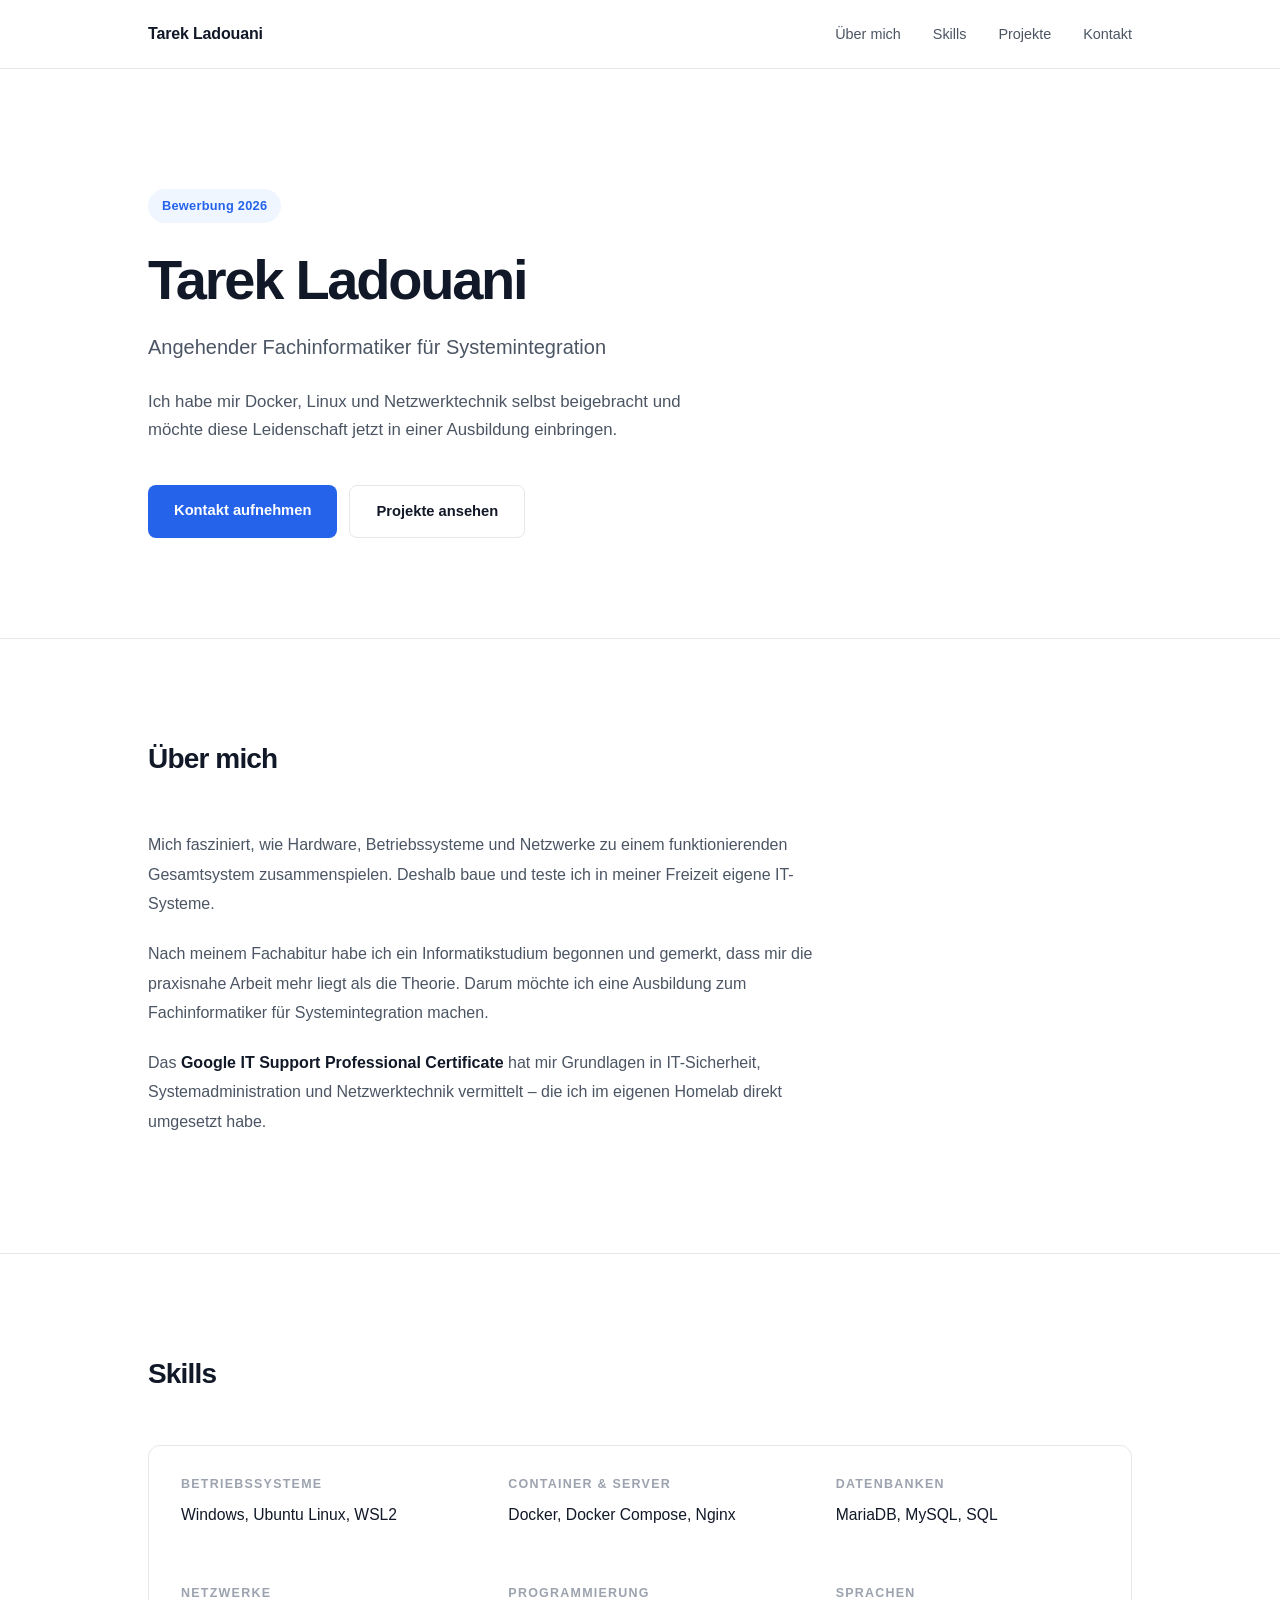
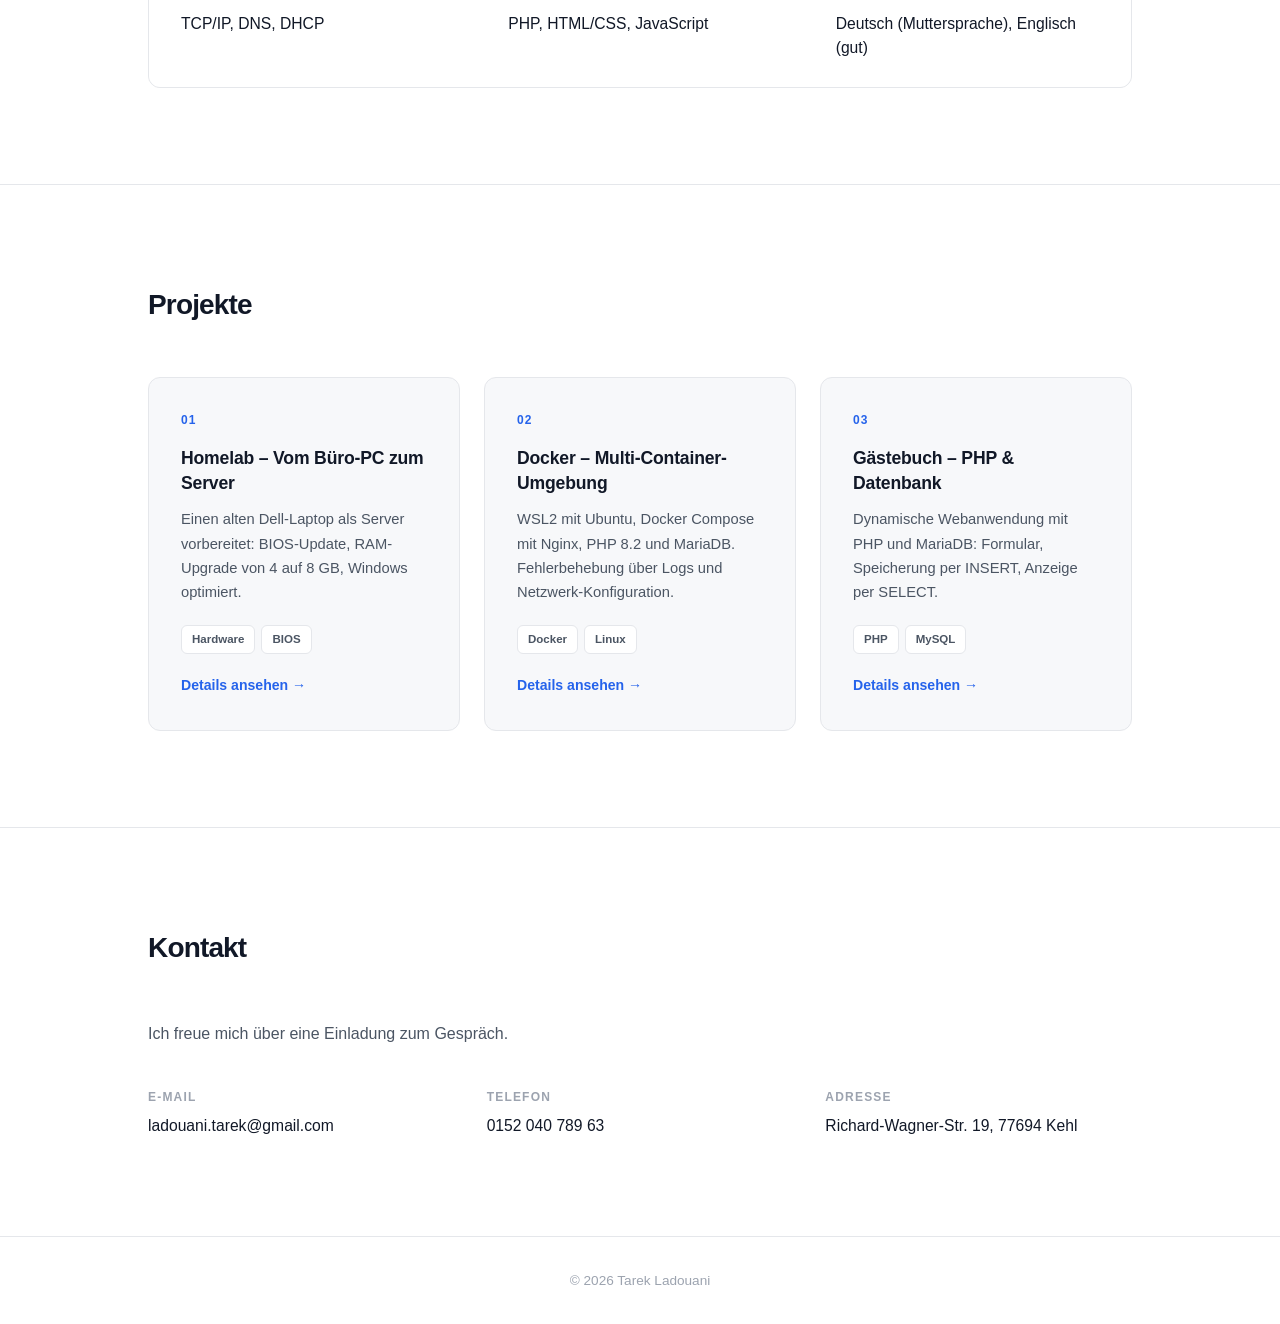
==== index.html @ 383263af "Update index.html" ====
<!DOCTYPE html>
<html lang="de">
<head>
    <meta charset="UTF-8" />
    <meta name="viewport" content="width=device-width, initial-scale=1.0" />
    <title>Tarek Ladouani – Bewerbungsportal</title>
    <link rel="stylesheet" href="style.css" />
</head>
<body>

    <!-- Navigation -->
    <nav>
        <div class="container">
            <a href="#" class="logo">Tarek Ladouani</a>
            <ul class="nav-links">
                <li><a href="#about">Über mich</a></li>
                <li><a href="#skills">Skills</a></li>
                <li><a href="#projects">Projekte</a></li>
                <li><a href="#contact">Kontakt</a></li>
            </ul>
        </div>
    </nav>

    <!-- Hero -->
    <header id="hero">
        <div class="container">
            <p class="eyebrow">Bewerbung 2026</p>
            <h1>Tarek Ladouani</h1>
            <p class="role">Angehender Fachinformatiker für Systemintegration</p>
            <p class="intro">
                Ich habe mir Docker, Linux und Netzwerktechnik selbst beigebracht
                und möchte diese Leidenschaft jetzt in einer Ausbildung einbringen.
            </p>
            <div class="hero-actions">
                <a href="#contact" class="btn btn-primary">Kontakt aufnehmen</a>
                <a href="#projects" class="btn btn-secondary">Projekte ansehen</a>
            </div>
        </div>
    </header>

        <!-- Über mich -->
    <section id="about">
        <div class="container">
            <h2>Über mich</h2>
            <div class="about-content">
                <p>
                    Mich fasziniert, wie Hardware, Betriebssysteme und Netzwerke zu einem 
                    funktionierenden Gesamtsystem zusammenspielen. Deshalb baue und teste ich 
                    in meiner Freizeit eigene IT-Systeme.
                </p>
                <p>
                    Nach meinem Fachabitur habe ich ein Informatikstudium begonnen und gemerkt, 
                    dass mir die praxisnahe Arbeit mehr liegt als die Theorie. Darum möchte ich 
                    eine Ausbildung zum Fachinformatiker für Systemintegration machen.
                </p>
                <p>
                    Das <strong>Google IT Support Professional Certificate</strong> hat mir 
                    Grundlagen in IT-Sicherheit, Systemadministration und Netzwerktechnik 
                    vermittelt – die ich im eigenen Homelab direkt umgesetzt habe.
                </p>
            </div>
        </div>
    </section>

    <!-- Skills -->
    <section id="skills">
        <div class="container">
            <h2>Skills</h2>
            <div class="skills-grid">
                <div class="skill-card">
                    <h3>Betriebssysteme</h3>
                    <p>Windows, Ubuntu Linux, WSL2</p>
                </div>
                <div class="skill-card">
                    <h3>Container & Server</h3>
                    <p>Docker, Docker Compose, Nginx</p>
                </div>
                <div class="skill-card">
                    <h3>Datenbanken</h3>
                    <p>MariaDB, MySQL, SQL</p>
                </div>
                <div class="skill-card">
                    <h3>Netzwerke</h3>
                    <p>TCP/IP, DNS, DHCP</p>
                </div>
                <div class="skill-card">
                    <h3>Programmierung</h3>
                    <p>PHP, HTML/CSS, JavaScript</p>
                </div>
                <div class="skill-card">
                    <h3>Sprachen</h3>
                    <p>Deutsch (Muttersprache), Englisch (gut)</p>
                </div>
            </div>
        </div>
    </section>

    <!-- Projekte -->
    <section id="projects">
        <div class="container">
            <h2>Projekte</h2>
            <div class="projects-grid">

                <article class="project-card">
                    <span class="project-number">01</span>
                    <h3>Homelab – Vom Büro-PC zum Server</h3>
                    <p>
                        Einen alten Dell-Laptop als Server vorbereitet:
                        BIOS-Update, RAM-Upgrade von 4 auf 8 GB, Windows optimiert.
                    </p>
                    <div class="project-tags">
                        <span>Hardware</span>
                        <span>BIOS</span>
                    </div>
                    <a href="projects/homelab.html" class="link-arrow">Details ansehen →</a>
                </article>

                <article class="project-card">
                    <span class="project-number">02</span>
                    <h3>Docker – Multi-Container-Umgebung</h3>
                    <p>
                        WSL2 mit Ubuntu, Docker Compose mit Nginx, PHP 8.2 und MariaDB.
                        Fehlerbehebung über Logs und Netzwerk-Konfiguration.
                    </p>
                    <div class="project-tags">
                        <span>Docker</span>
                        <span>Linux</span>
                    </div>
                    <a href="projects/docker.html" class="link-arrow">Details ansehen →</a>
                </article>

                <article class="project-card">
                    <span class="project-number">03</span>
                    <h3>Gästebuch – PHP &amp; Datenbank</h3>
                    <p>
                        Dynamische Webanwendung mit PHP und MariaDB:
                        Formular, Speicherung per INSERT, Anzeige per SELECT.
                    </p>
                    <div class="project-tags">
                        <span>PHP</span>
                        <span>MySQL</span>
                    </div>
                    <a href="projects/guestbook.html" class="link-arrow">Details ansehen →</a>
                </article>

            </div>
        </div>
    </section>

    <!-- Kontakt -->
    <section id="contact">
        <div class="container">
            <h2>Kontakt</h2>
            <p class="contact-intro">
                Ich freue mich über eine Einladung zum Gespräch.
            </p>
            <div class="contact-grid">
                <div class="contact-item">
                    <span class="contact-label">E-Mail</span>
                    <a href="mailto:ladouani.tarek@gmail.com">ladouani.tarek@gmail.com</a>
                </div>
                <div class="contact-item">
                    <span class="contact-label">Telefon</span>
                    <a href="tel:+4915204078963">0152 040 789 63</a>
                </div>
                <div class="contact-item">
                    <span class="contact-label">Adresse</span>
                    <p>Richard-Wagner-Str. 19, 77694 Kehl</p>
                </div>
            </div>
        </div>
    </section>

    <!-- Footer -->
    <footer>
        <div class="container">
            <p>© 2026 Tarek Ladouani</p>
        </div>
    </footer>

    <script src="script.js"></script>
</body>
</html>
---- style.css ----
/* ---------- Reset ---------- */
* {
    margin: 0;
    padding: 0;
    box-sizing: border-box;
}

/* ---------- Variablen ---------- */
:root {
    --bg: #ffffff;
    --bg-soft: #f7f8fa;
    --text: #111827;
    --text-soft: #4b5563;
    --text-muted: #9ca3af;
    --accent: #2563eb;
    --accent-dark: #1d4ed8;
    --accent-soft: #eff6ff;
    --border: #e5e7eb;
    --radius: 12px;
    --shadow-sm: 0 1px 3px rgba(0,0,0,0.04);
    --shadow-md: 0 4px 12px rgba(0,0,0,0.06);
}

html {
    scroll-behavior: smooth;
}

body {
    font-family: 'Inter', -apple-system, BlinkMacSystemFont, 'Segoe UI', sans-serif;
    background: var(--bg);
    color: var(--text);
    line-height: 1.7;
    -webkit-font-smoothing: antialiased;
    font-size: 16px;
}

.container {
    max-width: 1040px;
    margin: 0 auto;
    padding: 0 28px;
}

/* ---------- Navigation ---------- */
nav {
    position: sticky;
    top: 0;
    background: rgba(255,255,255,0.9);
    backdrop-filter: blur(12px);
    -webkit-backdrop-filter: blur(12px);
    border-bottom: 1px solid var(--border);
    z-index: 100;
}

nav .container {
    display: flex;
    justify-content: space-between;
    align-items: center;
    height: 68px;
}

.logo {
    font-size: 1rem;
    font-weight: 700;
    color: var(--text);
    text-decoration: none;
    letter-spacing: -0.01em;
}

.nav-links {
    list-style: none;
    display: flex;
    gap: 32px;
}

.nav-links a {
    text-decoration: none;
    color: var(--text-soft);
    font-size: 0.9rem;
    font-weight: 500;
    transition: color 0.15s;
}

.nav-links a:hover {
    color: var(--accent);
}

/* ---------- Hero ---------- */
#hero {
    padding: 120px 0 100px;
}

.eyebrow {
    display: inline-block;
    font-size: 0.8rem;
    font-weight: 600;
    color: var(--accent);
    background: var(--accent-soft);
    padding: 6px 14px;
    border-radius: 100px;
    margin-bottom: 28px;
    letter-spacing: 0.02em;
}

#hero h1 {
    font-size: 3.5rem;
    font-weight: 800;
    line-height: 1.05;
    letter-spacing: -0.04em;
    margin-bottom: 20px;
    color: var(--text);
}

.role {
    font-size: 1.25rem;
    color: var(--text-soft);
    font-weight: 500;
    margin-bottom: 24px;
}

.intro {
    font-size: 1.05rem;
    color: var(--text-soft);
    max-width: 560px;
    margin-bottom: 40px;
    line-height: 1.7;
}

.hero-actions {
    display: flex;
    gap: 12px;
    flex-wrap: wrap;
}

/* ---------- Buttons ---------- */
.btn {
    display: inline-block;
    padding: 13px 26px;
    border-radius: 8px;
    text-decoration: none;
    font-size: 0.92rem;
    font-weight: 600;
    transition: all 0.15s;
    cursor: pointer;
    border: none;
}

.btn-primary {
    background: var(--accent);
    color: #fff;
}

.btn-primary:hover {
    background: var(--accent-dark);
    transform: translateY(-1px);
    box-shadow: var(--shadow-md);
}

.btn-secondary {
    background: #fff;
    color: var(--text);
    border: 1px solid var(--border);
}

.btn-secondary:hover {
    border-color: var(--text);
}

/* ---------- Sektionen ---------- */
section {
    padding: 96px 0;
    border-top: 1px solid var(--border);
}

section h2 {
    font-size: 1.75rem;
    font-weight: 700;
    letter-spacing: -0.03em;
    margin-bottom: 48px;
    color: var(--text);
}

/* ---------- Über mich ---------- */
.about-content {
    max-width: 680px;
}

.about-content p {
    font-size: 1rem;
    color: var(--text-soft);
    margin-bottom: 20px;
    line-height: 1.85;
}

.about-content strong {
    color: var(--text);
    font-weight: 600;
}

/* ---------- Skills ---------- */
.skills-grid {
    display: grid;
    grid-template-columns: repeat(auto-fit, minmax(280px, 1fr));
    gap: 0;
    border: 1px solid var(--border);
    border-radius: var(--radius);
    overflow: hidden;
    background: var(--border);
}

.skill-card {
    background: var(--bg);
    padding: 28px 32px;
}

.skill-card h3 {
    font-size: 0.78rem;
    font-weight: 600;
    color: var(--text-muted);
    text-transform: uppercase;
    letter-spacing: 0.1em;
    margin-bottom: 8px;
}

.skill-card p {
    font-size: 0.98rem;
    color: var(--text);
    font-weight: 500;
    line-height: 1.5;
    margin: 0;
}

/* ---------- Projekte ---------- */
.projects-grid {
    display: grid;
    grid-template-columns: repeat(auto-fit, minmax(300px, 1fr));
    gap: 24px;
}

.project-card {
    background: var(--bg-soft);
    border: 1px solid var(--border);
    border-radius: var(--radius);
    padding: 32px;
    display: flex;
    flex-direction: column;
    transition: all 0.2s;
}

.project-card:hover {
    background: #fff;
    border-color: var(--accent);
    box-shadow: var(--shadow-md);
    transform: translateY(-2px);
}

.project-number {
    font-size: 0.75rem;
    font-weight: 700;
    color: var(--accent);
    letter-spacing: 0.1em;
    margin-bottom: 16px;
}

.project-card h3 {
    font-size: 1.1rem;
    font-weight: 700;
    letter-spacing: -0.01em;
    margin-bottom: 12px;
    color: var(--text);
    line-height: 1.4;
}

.project-card p {
    font-size: 0.92rem;
    color: var(--text-soft);
    line-height: 1.65;
    margin-bottom: 20px;
    flex-grow: 1;
}

.project-tags {
    display: flex;
    flex-wrap: wrap;
    gap: 6px;
    margin-bottom: 20px;
}

.project-tags span {
    font-size: 0.72rem;
    font-weight: 600;
    color: var(--text-soft);
    background: #fff;
    border: 1px solid var(--border);
    padding: 4px 10px;
    border-radius: 6px;
}

.project-card:hover .project-tags span {
    background: var(--bg-soft);
}

.link-arrow {
    font-size: 0.88rem;
    font-weight: 600;
    color: var(--accent);
    text-decoration: none;
    transition: gap 0.15s;
}

.link-arrow:hover {
    color: var(--accent-dark);
}

/* ---------- Kontakt ---------- */
.contact-intro {
    font-size: 1rem;
    color: var(--text-soft);
    margin-bottom: 40px;
    max-width: 560px;
}

.contact-grid {
    display: grid;
    grid-template-columns: repeat(auto-fit, minmax(240px, 1fr));
    gap: 32px;
}

.contact-item {
    display: flex;
    flex-direction: column;
    gap: 6px;
}

.contact-label {
    font-size: 0.75rem;
    font-weight: 600;
    color: var(--text-muted);
    text-transform: uppercase;
    letter-spacing: 0.1em;
}

.contact-item a,
.contact-item p {
    font-size: 0.98rem;
    color: var(--text);
    text-decoration: none;
    font-weight: 500;
}

.contact-item a:hover {
    color: var(--accent);
}

/* ---------- Footer ---------- */
footer {
    border-top: 1px solid var(--border);
    padding: 32px 0;
}

footer p {
    font-size: 0.85rem;
    color: var(--text-muted);
    text-align: center;
}

/* ---------- Responsive ---------- */
@media (max-width: 720px) {
    .container {
        padding: 0 20px;
    }

    nav .container {
        height: auto;
        padding: 16px 0;
        flex-direction: column;
        gap: 14px;
    }

    .nav-links {
        gap: 20px;
    }

    .nav-links a {
        font-size: 0.85rem;
    }

    #hero {
        padding: 70px 0 60px;
    }

    #hero h1 {
        font-size: 2.4rem;
    }

    .role {
        font-size: 1.05rem;
    }

    .intro {
        font-size: 0.98rem;
    }

    section {
        padding: 64px 0;
    }

    section h2 {
        font-size: 1.4rem;
        margin-bottom: 32px;
    }

    .skill-card {
        padding: 22px 24px;
    }

    .project-card {
        padding: 24px;
    }
}
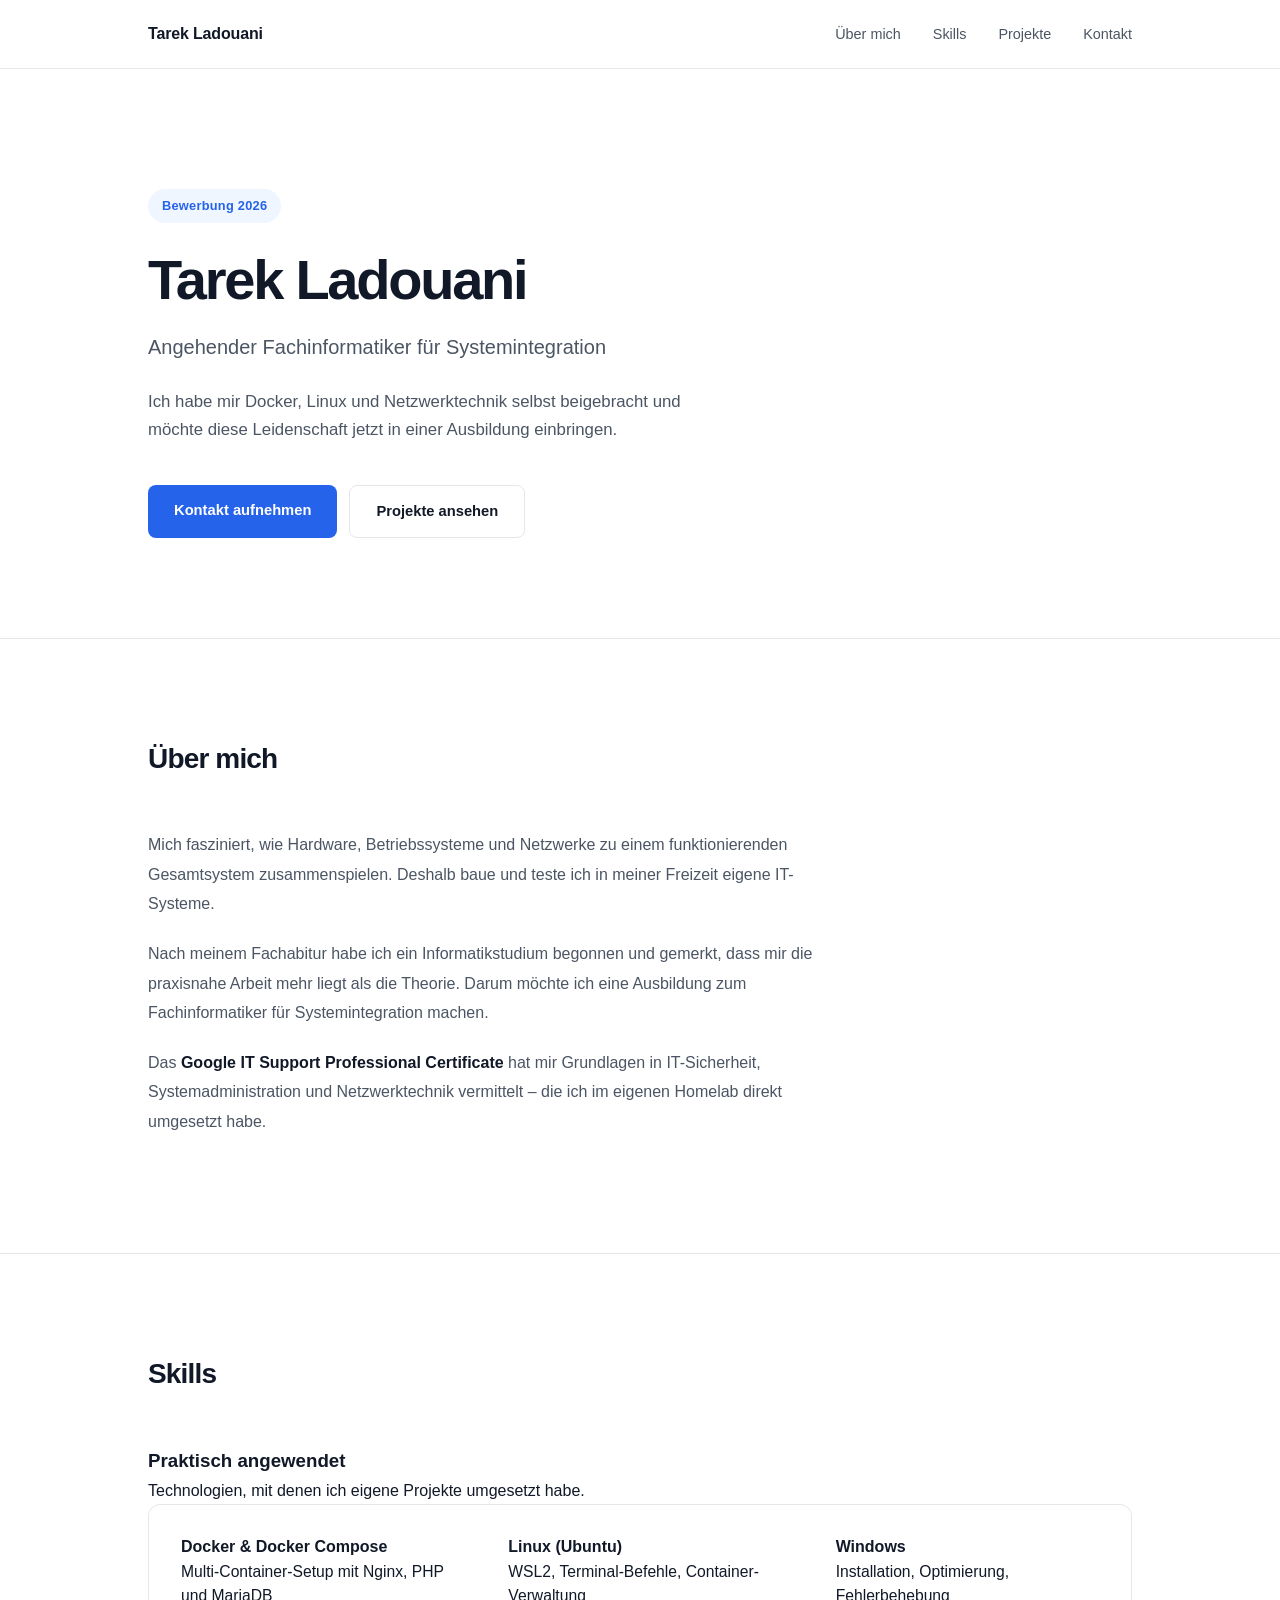
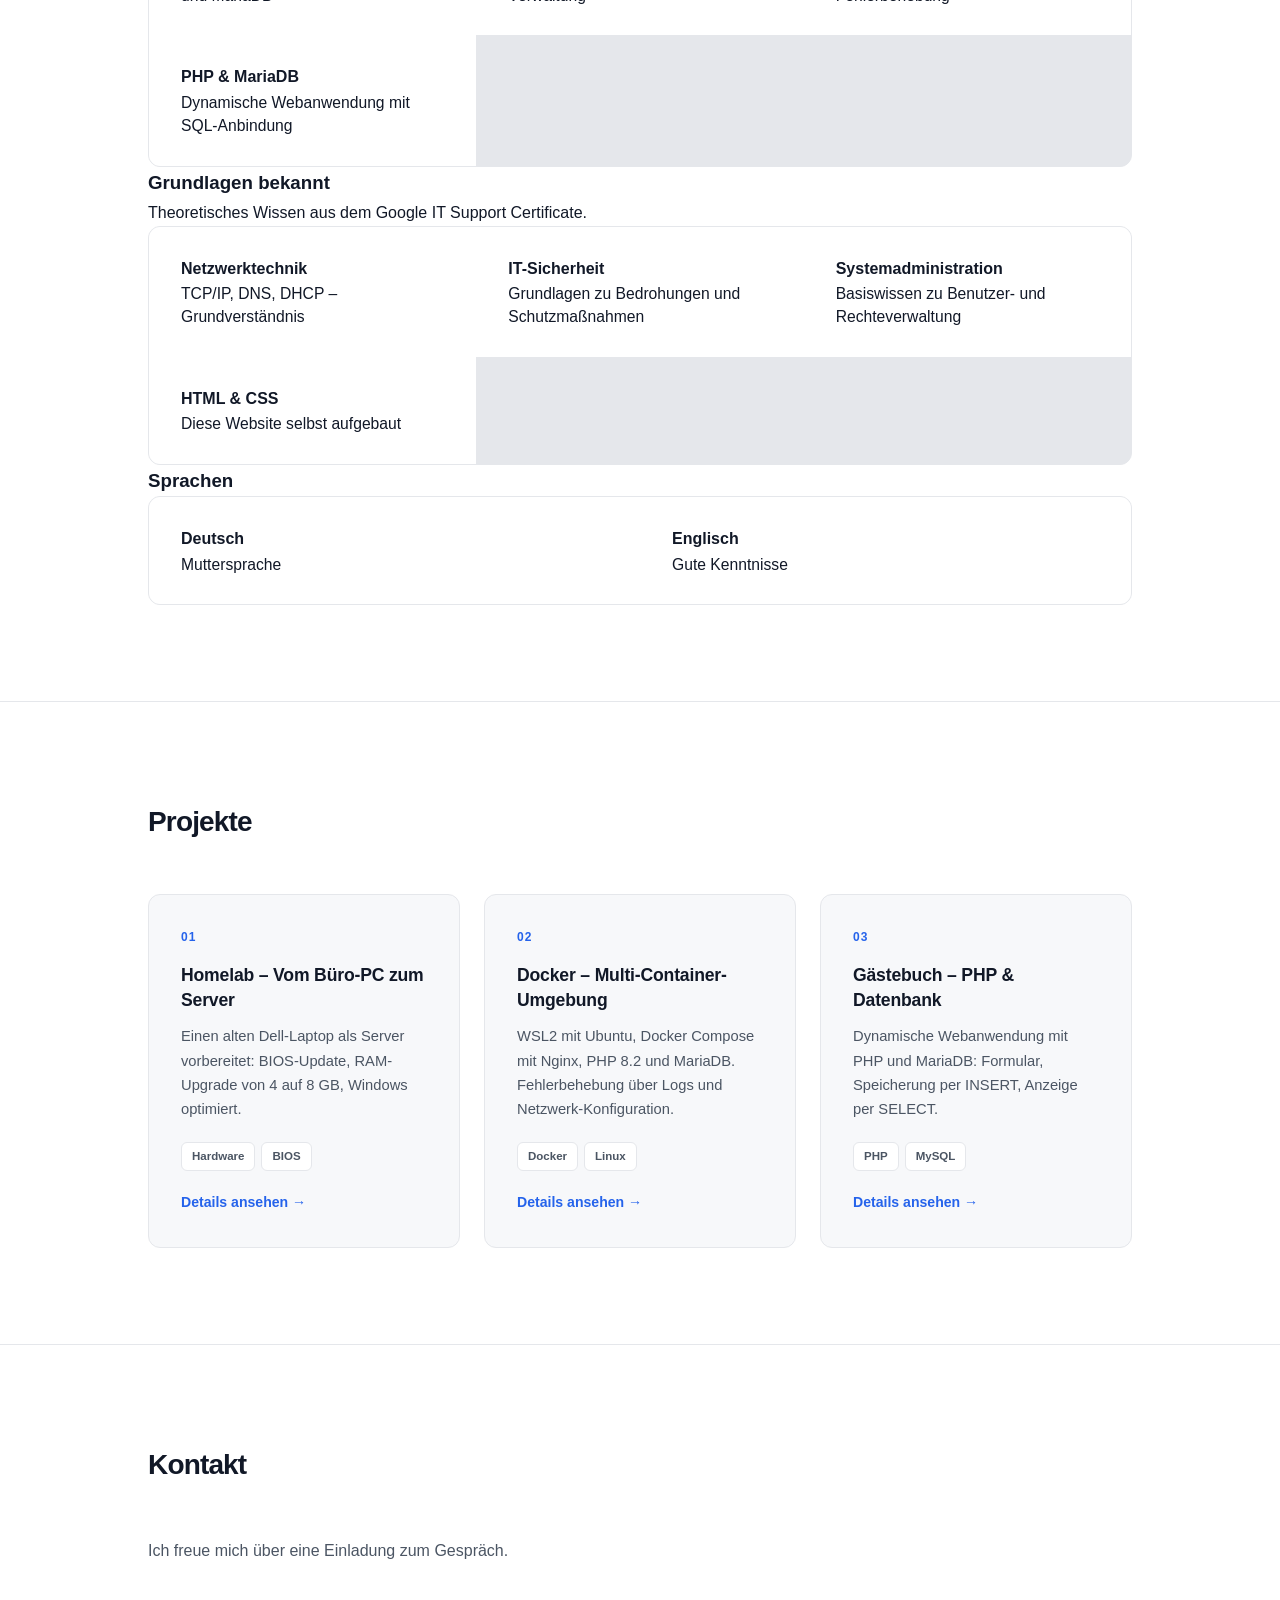
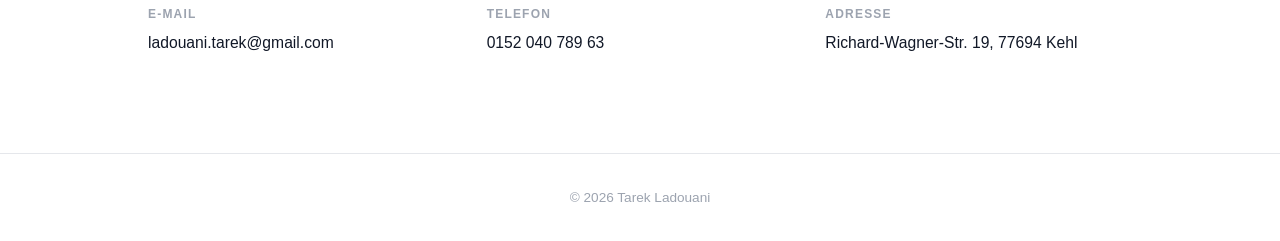
==== commit 102c56bc: "Update index.html" ====
--- a/index.html
+++ b/index.html
@@ -66,35 +66,75 @@
     <section id="skills">
         <div class="container">
             <h2>Skills</h2>
-            <div class="skills-grid">
-                <div class="skill-card">
-                    <h3>Betriebssysteme</h3>
-                    <p>Windows, Ubuntu Linux, WSL2</p>
-                </div>
-                <div class="skill-card">
-                    <h3>Container & Server</h3>
-                    <p>Docker, Docker Compose, Nginx</p>
-                </div>
-                <div class="skill-card">
-                    <h3>Datenbanken</h3>
-                    <p>MariaDB, MySQL, SQL</p>
-                </div>
-                <div class="skill-card">
-                    <h3>Netzwerke</h3>
-                    <p>TCP/IP, DNS, DHCP</p>
-                </div>
-                <div class="skill-card">
-                    <h3>Programmierung</h3>
-                    <p>PHP, HTML/CSS, JavaScript</p>
-                </div>
-                <div class="skill-card">
-                    <h3>Sprachen</h3>
-                    <p>Deutsch (Muttersprache), Englisch (gut)</p>
-                </div>
-            </div>
-        </div>
-    </section>
-
+
+            <div class="skill-tier">
+                <h3 class="tier-title">
+                    <span class="tier-badge tier-primary">Praktisch angewendet</span>
+                </h3>
+                <p class="tier-desc">Technologien, mit denen ich eigene Projekte umgesetzt habe.</p>
+                <div class="skills-grid">
+                    <div class="skill-card">
+                        <h4>Docker &amp; Docker Compose</h4>
+                        <p>Multi-Container-Setup mit Nginx, PHP und MariaDB</p>
+                    </div>
+                    <div class="skill-card">
+                        <h4>Linux (Ubuntu)</h4>
+                        <p>WSL2, Terminal-Befehle, Container-Verwaltung</p>
+                    </div>
+                    <div class="skill-card">
+                        <h4>Windows</h4>
+                        <p>Installation, Optimierung, Fehlerbehebung</p>
+                    </div>
+                    <div class="skill-card">
+                        <h4>PHP &amp; MariaDB</h4>
+                        <p>Dynamische Webanwendung mit SQL-Anbindung</p>
+                    </div>
+                </div>
+            </div>
+
+            <div class="skill-tier">
+                <h3 class="tier-title">
+                    <span class="tier-badge tier-secondary">Grundlagen bekannt</span>
+                </h3>
+                <p class="tier-desc">Theoretisches Wissen aus dem Google IT Support Certificate.</p>
+                <div class="skills-grid">
+                    <div class="skill-card">
+                        <h4>Netzwerktechnik</h4>
+                        <p>TCP/IP, DNS, DHCP – Grundverständnis</p>
+                    </div>
+                    <div class="skill-card">
+                        <h4>IT-Sicherheit</h4>
+                        <p>Grundlagen zu Bedrohungen und Schutzmaßnahmen</p>
+                    </div>
+                    <div class="skill-card">
+                        <h4>Systemadministration</h4>
+                        <p>Basiswissen zu Benutzer- und Rechteverwaltung</p>
+                    </div>
+                    <div class="skill-card">
+                        <h4>HTML &amp; CSS</h4>
+                        <p>Diese Website selbst aufgebaut</p>
+                    </div>
+                </div>
+            </div>
+
+            <div class="skill-tier">
+                <h3 class="tier-title">
+                    <span class="tier-badge tier-neutral">Sprachen</span>
+                </h3>
+                <div class="skills-grid">
+                    <div class="skill-card">
+                        <h4>Deutsch</h4>
+                        <p>Muttersprache</p>
+                    </div>
+                    <div class="skill-card">
+                        <h4>Englisch</h4>
+                        <p>Gute Kenntnisse</p>
+                    </div>
+                </div>
+            </div>
+
+        </div>
+    </section>
     <!-- Projekte -->
     <section id="projects">
         <div class="container">
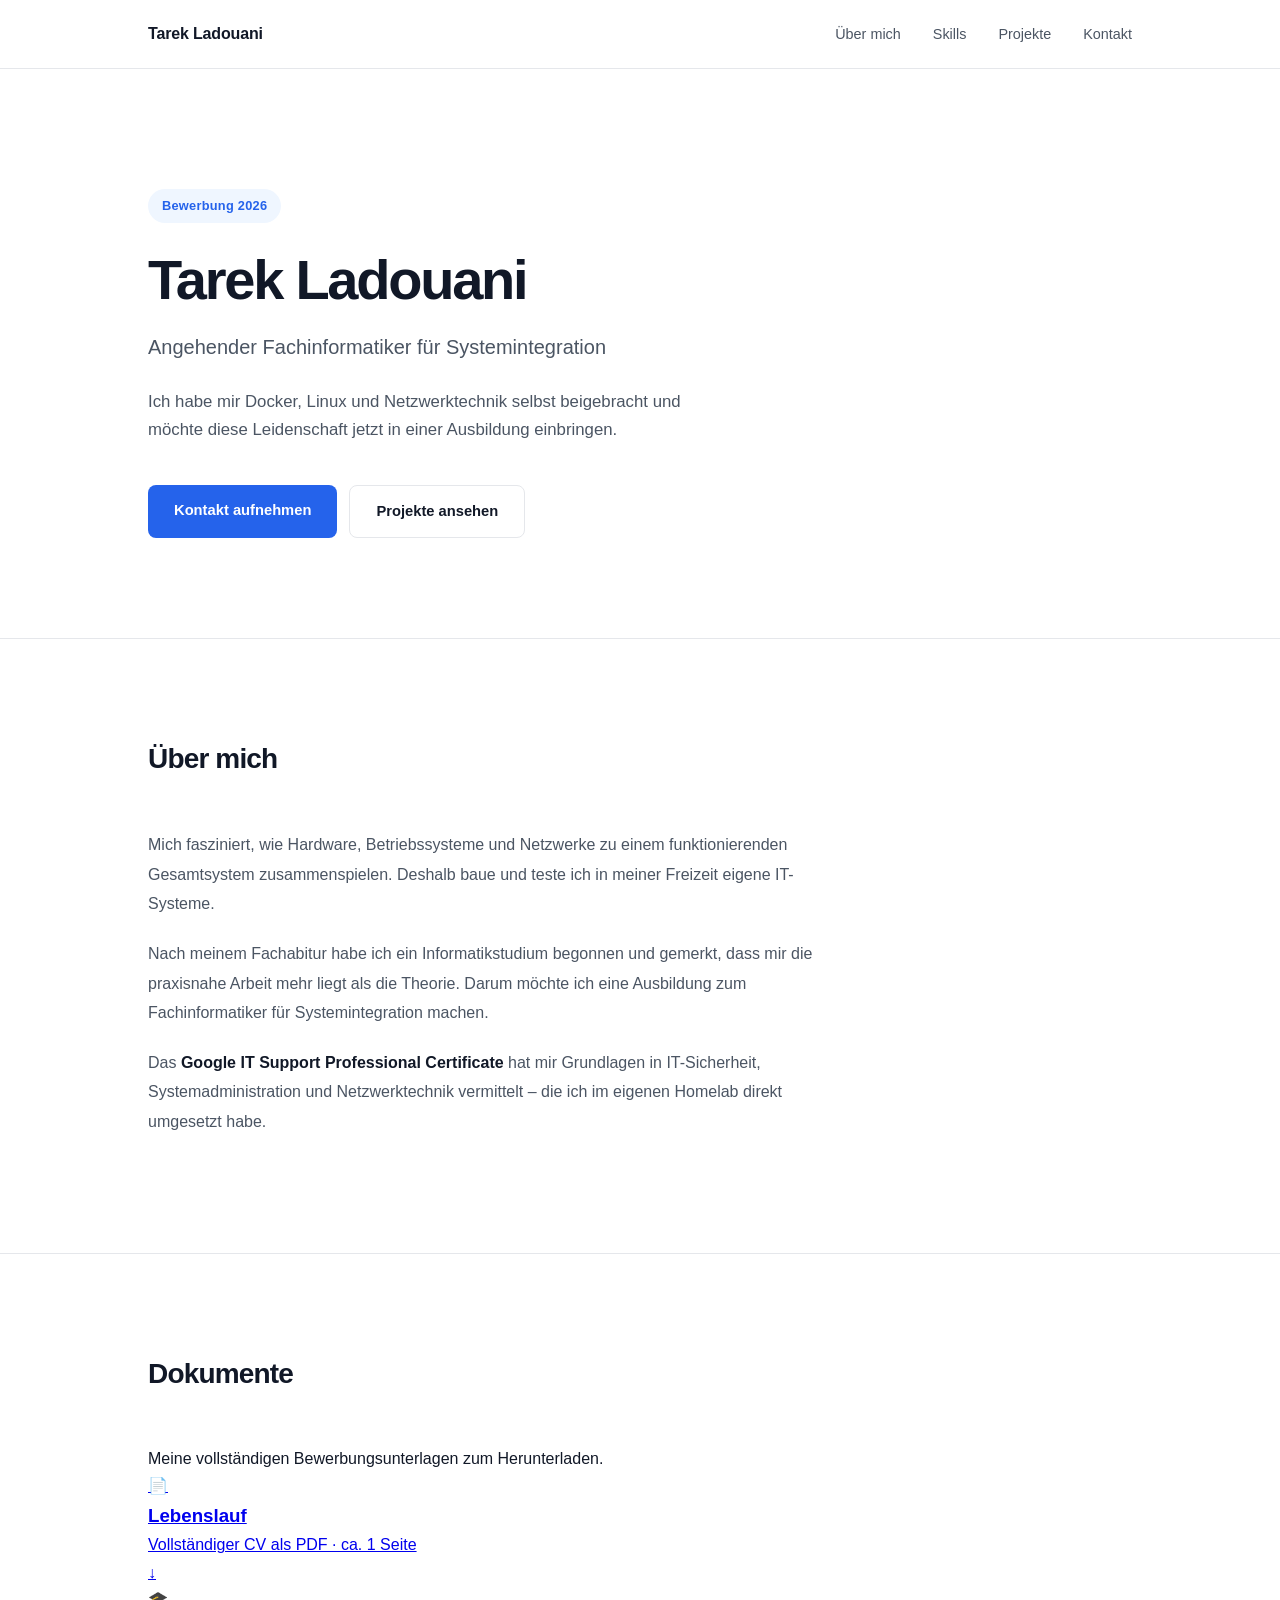
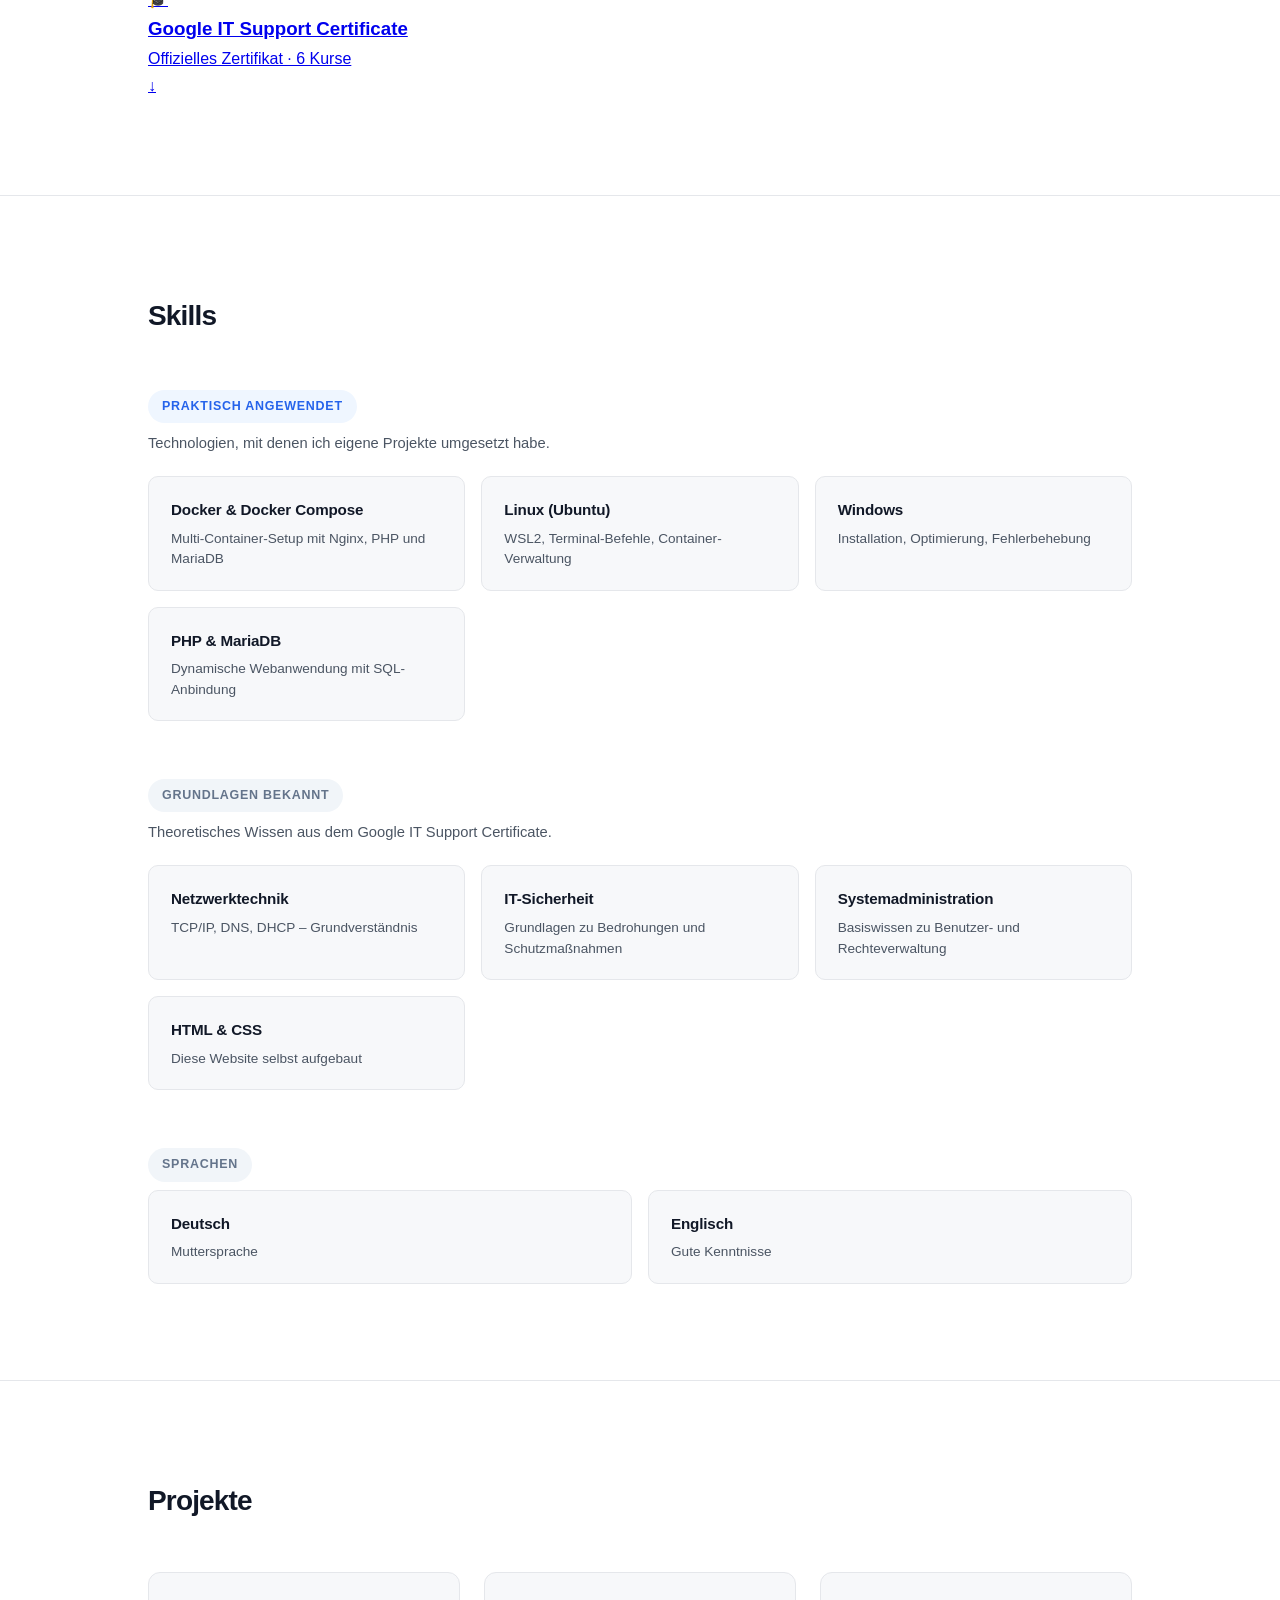
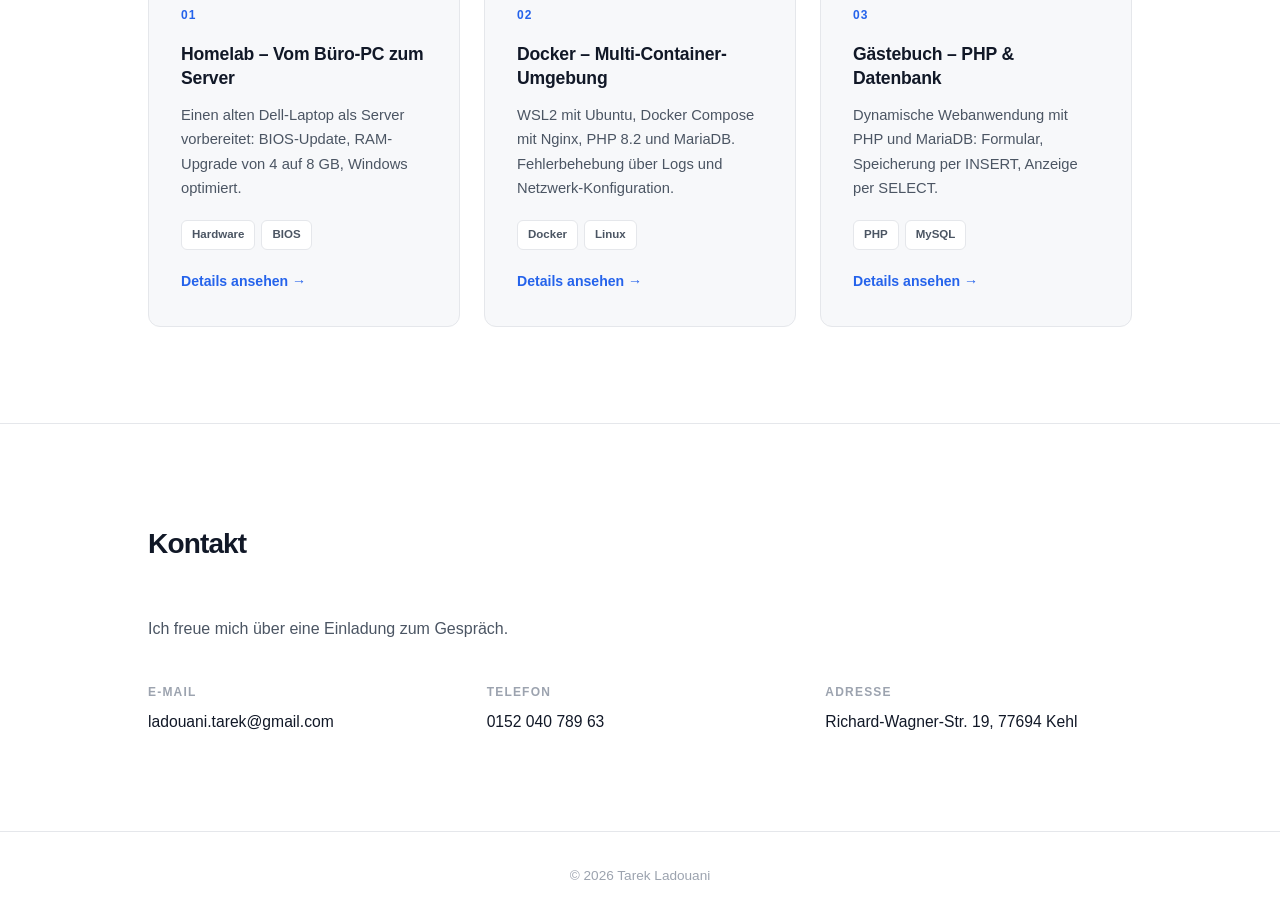
==== commit 71f2420c: "Update index.html" ====
--- a/index.html
+++ b/index.html
@@ -61,7 +61,37 @@
             </div>
         </div>
     </section>
-
+    <!-- Downloads -->
+    <section id="downloads">
+        <div class="container">
+            <h2>Dokumente</h2>
+            <p class="section-subtitle">
+                Meine vollständigen Bewerbungsunterlagen zum Herunterladen.
+            </p>
+
+            <div class="downloads-grid">
+
+                <a href="lebenslauf.pdf" download class="download-card">
+                    <div class="download-icon">📄</div>
+                    <div class="download-content">
+                        <h3>Lebenslauf</h3>
+                        <p>Vollständiger CV als PDF · ca. 1 Seite</p>
+                    </div>
+                    <div class="download-action">↓</div>
+                </a>
+
+                <a href="zertifikat.pdf" download class="download-card">
+                    <div class="download-icon">🎓</div>
+                    <div class="download-content">
+                        <h3>Google IT Support Certificate</h3>
+                        <p>Offizielles Zertifikat · 6 Kurse</p>
+                    </div>
+                    <div class="download-action">↓</div>
+                </a>
+
+            </div>
+        </div>
+    </section>
     <!-- Skills -->
     <section id="skills">
         <div class="container">
--- a/style.css
+++ b/style.css
@@ -196,35 +196,81 @@
     font-weight: 600;
 }
 
-/* ---------- Skills ---------- */
+/* ---------- Skills (Tiers) ---------- */
+.skill-tier {
+    margin-bottom: 56px;
+}
+
+.skill-tier:last-child {
+    margin-bottom: 0;
+}
+
+.tier-title {
+    margin-bottom: 8px;
+}
+
+.tier-badge {
+    display: inline-block;
+    font-size: 0.78rem;
+    font-weight: 700;
+    letter-spacing: 0.06em;
+    text-transform: uppercase;
+    padding: 6px 14px;
+    border-radius: 100px;
+}
+
+.tier-primary {
+    background: var(--accent-soft);
+    color: var(--accent);
+}
+
+.tier-secondary {
+    background: #f1f5f9;
+    color: #64748b;
+}
+
+.tier-neutral {
+    background: #f1f5f9;
+    color: #64748b;
+}
+
+.tier-desc {
+    font-size: 0.92rem;
+    color: var(--text-soft);
+    margin-bottom: 20px;
+}
+
 .skills-grid {
     display: grid;
-    grid-template-columns: repeat(auto-fit, minmax(280px, 1fr));
-    gap: 0;
+    grid-template-columns: repeat(auto-fit, minmax(240px, 1fr));
+    gap: 16px;
+}
+
+.skill-card {
+    background: var(--bg-soft);
     border: 1px solid var(--border);
-    border-radius: var(--radius);
-    overflow: hidden;
-    background: var(--border);
-}
-
-.skill-card {
-    background: var(--bg);
-    padding: 28px 32px;
-}
-
-.skill-card h3 {
-    font-size: 0.78rem;
-    font-weight: 600;
-    color: var(--text-muted);
-    text-transform: uppercase;
-    letter-spacing: 0.1em;
-    margin-bottom: 8px;
+    border-radius: 10px;
+    padding: 20px 22px;
+    transition: all 0.2s;
+}
+
+.skill-card:hover {
+    background: #fff;
+    border-color: var(--accent);
+    box-shadow: var(--shadow-sm);
+}
+
+.skill-card h4 {
+    font-size: 0.95rem;
+    font-weight: 700;
+    color: var(--text);
+    margin-bottom: 6px;
+    letter-spacing: -0.01em;
 }
 
 .skill-card p {
-    font-size: 0.98rem;
-    color: var(--text);
-    font-weight: 500;
+    font-size: 0.85rem;
+    color: var(--text-soft);
     line-height: 1.5;
     margin: 0;
 }
@@ -417,3 +463,292 @@
         padding: 24px;
     }
 }
+/* ---------- Projekt-Detailseiten ---------- */
+.project-detail {
+    padding: 80px 0 140px;
+}
+
+/* Zurück-Link */
+.back-link {
+    display: inline-flex;
+    align-items: center;
+    gap: 8px;
+    font-size: 0.9rem;
+    font-weight: 500;
+    color: var(--text-soft);
+    text-decoration: none;
+    margin-bottom: 64px;
+    padding: 8px 16px;
+    border-radius: 8px;
+    transition: all 0.15s;
+}
+
+.back-link:hover {
+    color: var(--accent);
+    background: var(--bg-soft);
+}
+
+/* Projekt-Kopf */
+.project-detail .project-number {
+    display: block;
+    font-size: 0.8rem;
+    font-weight: 700;
+    color: var(--accent);
+    letter-spacing: 0.15em;
+    margin-bottom: 16px;
+}
+
+.project-detail h1 {
+    font-size: 3rem;
+    font-weight: 800;
+    letter-spacing: -0.035em;
+    line-height: 1.1;
+    margin-bottom: 24px;
+    color: var(--text);
+    max-width: 800px;
+}
+
+.project-lead {
+    font-size: 1.2rem;
+    color: var(--text-soft);
+    max-width: 680px;
+    line-height: 1.7;
+    margin-bottom: 32px;
+}
+
+.project-detail .project-tags {
+    display: flex;
+    flex-wrap: wrap;
+    gap: 8px;
+    margin-bottom: 80px;
+}
+
+.project-detail .project-tags span {
+    font-size: 0.78rem;
+    font-weight: 600;
+    color: var(--text-soft);
+    background: var(--bg-soft);
+    border: 1px solid var(--border);
+    padding: 6px 14px;
+    border-radius: 8px;
+}
+
+/* Detail-Sektionen */
+.detail-section {
+    max-width: 760px;
+    margin-bottom: 72px;
+    padding-bottom: 0;
+}
+
+.detail-section:last-child {
+    margin-bottom: 0;
+}
+
+.detail-section h2 {
+    font-size: 0.8rem;
+    font-weight: 700;
+    color: var(--accent);
+    text-transform: uppercase;
+    letter-spacing: 0.12em;
+    margin-bottom: 24px;
+    padding-bottom: 0;
+    position: relative;
+}
+
+.detail-section h2::after {
+    display: none;
+}
+
+.detail-section p {
+    font-size: 1.05rem;
+    color: var(--text-soft);
+    line-height: 1.85;
+    margin-bottom: 18px;
+}
+
+.detail-section p:last-child {
+    margin-bottom: 0;
+}
+
+.detail-section ul,
+.detail-section ol {
+    padding-left: 0;
+    list-style: none;
+    color: var(--text-soft);
+    font-size: 1.02rem;
+    line-height: 1.9;
+}
+
+.detail-section ul li,
+.detail-section ol li {
+    position: relative;
+    padding-left: 32px;
+    margin-bottom: 14px;
+}
+
+.detail-section ul li::before {
+    content: '';
+    position: absolute;
+    left: 0;
+    top: 13px;
+    width: 6px;
+    height: 6px;
+    background: var(--accent);
+    border-radius: 50%;
+}
+
+.detail-section ol {
+    counter-reset: step;
+}
+
+.detail-section ol li {
+    counter-increment: step;
+    padding-left: 44px;
+}
+
+.detail-section ol li::before {
+    content: counter(step, decimal-leading-zero);
+    position: absolute;
+    left: 0;
+    top: 0;
+    font-size: 0.75rem;
+    font-weight: 700;
+    color: var(--accent);
+    font-family: 'JetBrains Mono', monospace;
+    letter-spacing: 0.05em;
+}
+
+.detail-section strong {
+    color: var(--text);
+    font-weight: 600;
+}
+
+.detail-section code {
+    background: var(--bg-soft);
+    padding: 3px 8px;
+    border-radius: 5px;
+    font-family: 'JetBrains Mono', monospace;
+    font-size: 0.88rem;
+    color: var(--accent-dark);
+    border: 1px solid var(--border);
+    white-space: nowrap;
+}
+
+/* Architektur-Block */
+.architecture {
+    background: var(--bg-soft);
+    border: 1px solid var(--border);
+    border-radius: 12px;
+    padding: 32px 36px;
+    font-family: 'JetBrains Mono', monospace;
+    font-size: 0.88rem;
+    color: var(--text-soft);
+    line-height: 1.7;
+    overflow-x: auto;
+    white-space: pre;
+    margin-top: 8px;
+}
+
+/* Problem-Blöcke */
+.problem-block {
+    background: var(--bg-soft);
+    border: 1px solid var(--border);
+    border-radius: 12px;
+    padding: 32px 36px;
+    margin-bottom: 24px;
+    position: relative;
+}
+
+.problem-block:last-child {
+    margin-bottom: 0;
+}
+
+.problem-block::before {
+    content: '';
+    position: absolute;
+    top: 0;
+    left: 0;
+    width: 4px;
+    height: 100%;
+    background: var(--accent);
+    border-radius: 12px 0 0 12px;
+}
+
+.problem-block h3 {
+    font-size: 1.05rem;
+    font-weight: 700;
+    color: var(--text);
+    margin-bottom: 16px;
+    letter-spacing: -0.01em;
+    line-height: 1.4;
+}
+
+.problem-block p {
+    font-size: 1rem;
+    line-height: 1.8;
+    margin-bottom: 14px;
+}
+
+.problem-block p:last-child {
+    margin-bottom: 0;
+}
+
+.problem-block strong {
+    color: var(--text);
+    font-weight: 600;
+}
+
+/* Responsive Detailseiten */
+@media (max-width: 720px) {
+    .project-detail {
+        padding: 40px 0 80px;
+    }
+
+    .back-link {
+        margin-bottom: 40px;
+    }
+
+    .project-detail h1 {
+        font-size: 2rem;
+        margin-bottom: 18px;
+    }
+
+    .project-lead {
+        font-size: 1.05rem;
+        margin-bottom: 24px;
+    }
+
+    .project-detail .project-tags {
+        margin-bottom: 56px;
+    }
+
+    .detail-section {
+        margin-bottom: 52px;
+    }
+
+    .detail-section h2 {
+        margin-bottom: 18px;
+    }
+
+    .detail-section p {
+        font-size: 1rem;
+    }
+
+    .detail-section ul li,
+    .detail-section ol li {
+        font-size: 0.98rem;
+    }
+
+    .architecture {
+        padding: 20px 22px;
+        font-size: 0.78rem;
+    }
+
+    .problem-block {
+        padding: 24px 26px;
+    }
+
+    .problem-block h3 {
+        font-size: 1rem;
+    }
+}
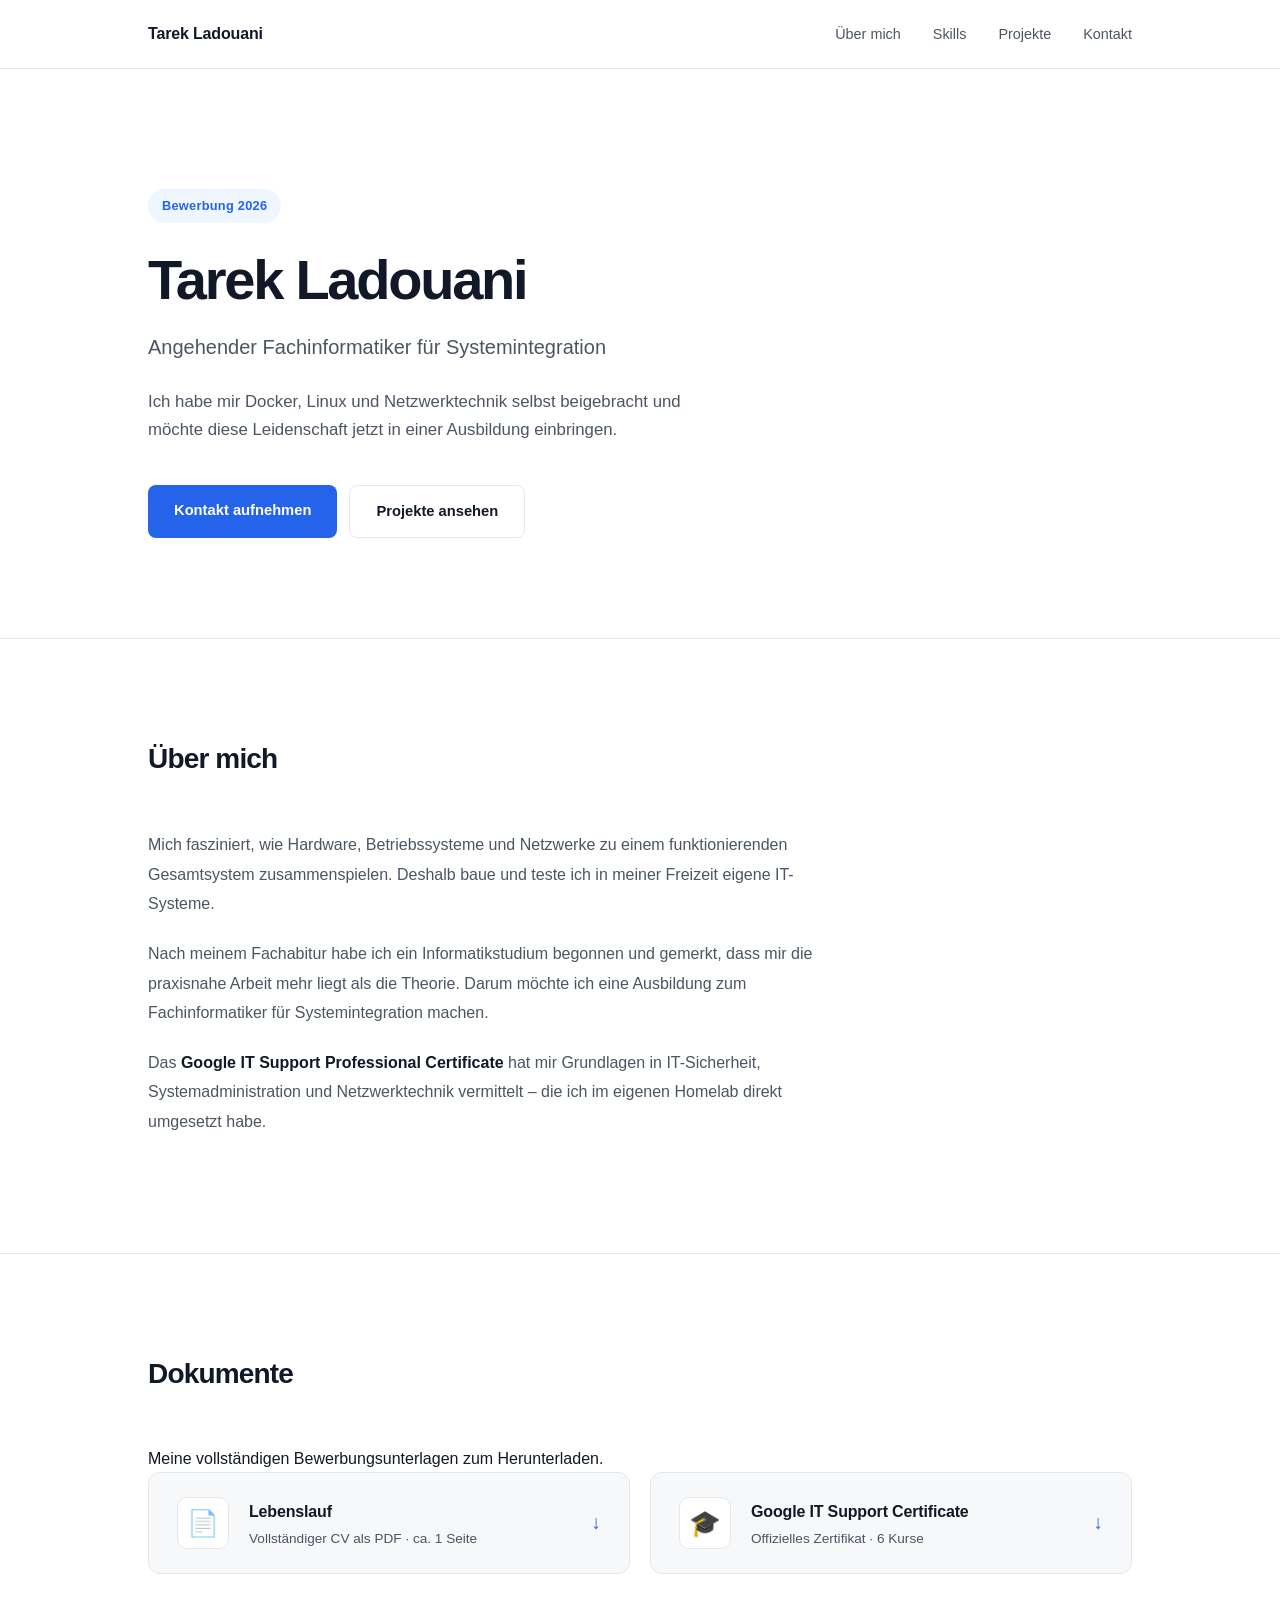
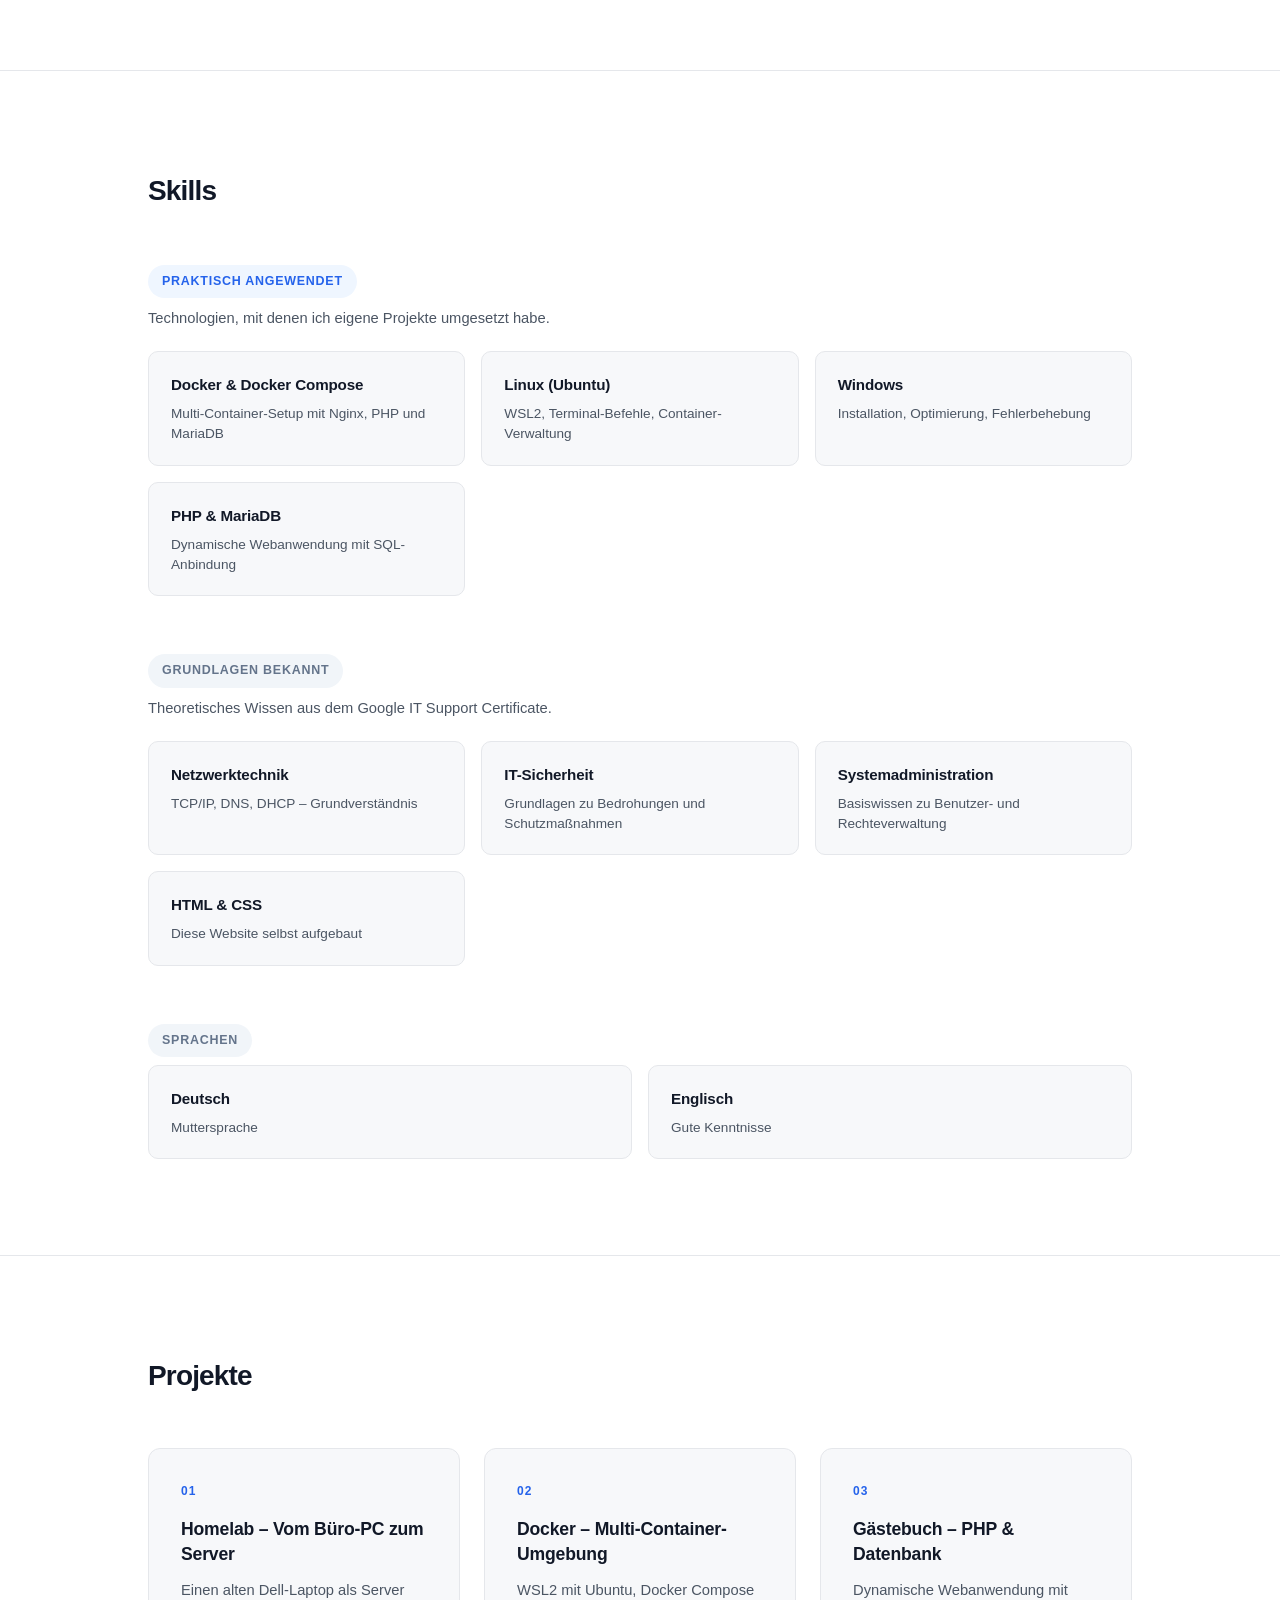
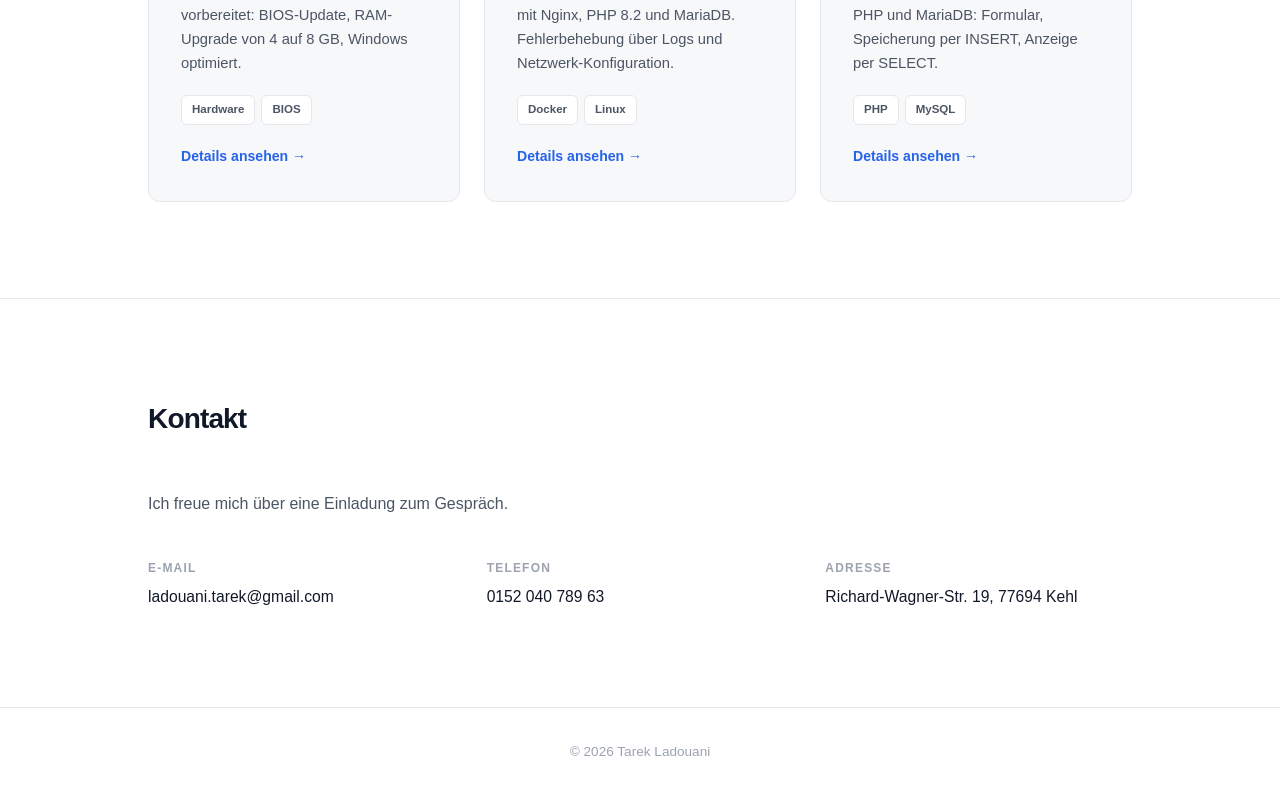
==== commit ffba1fb2: "Update index.html" ====
--- a/index.html
+++ b/index.html
@@ -71,7 +71,7 @@
 
             <div class="downloads-grid">
 
-                <a href="lebenslauf.pdf" download class="download-card">
+                <a href="Ladouani_Tarek__Lebenslauf.pdf" download class="download-card">
                     <div class="download-icon">📄</div>
                     <div class="download-content">
                         <h3>Lebenslauf</h3>
@@ -80,7 +80,7 @@
                     <div class="download-action">↓</div>
                 </a>
 
-                <a href="zertifikat.pdf" download class="download-card">
+                <a href="Google Support Zertifikat.pdf" download class="download-card">
                     <div class="download-icon">🎓</div>
                     <div class="download-content">
                         <h3>Google IT Support Certificate</h3>
--- a/style.css
+++ b/style.css
@@ -752,3 +752,106 @@
         font-size: 1rem;
     }
 }
+/* ---------- Downloads ---------- */
+.downloads-grid {
+    display: grid;
+    grid-template-columns: repeat(auto-fit, minmax(320px, 1fr));
+    gap: 20px;
+}
+
+.download-card {
+    display: flex;
+    align-items: center;
+    gap: 20px;
+    background: var(--bg-soft);
+    border: 1px solid var(--border);
+    border-radius: 12px;
+    padding: 24px 28px;
+    text-decoration: none;
+    transition: all 0.2s;
+    position: relative;
+}
+
+.download-card:hover {
+    background: #fff;
+    border-color: var(--accent);
+    transform: translateY(-2px);
+    box-shadow: var(--shadow-md);
+}
+
+.download-icon {
+    font-size: 1.6rem;
+    width: 52px;
+    height: 52px;
+    display: flex;
+    align-items: center;
+    justify-content: center;
+    background: #fff;
+    border: 1px solid var(--border);
+    border-radius: 10px;
+    flex-shrink: 0;
+    transition: all 0.2s;
+}
+
+.download-card:hover .download-icon {
+    background: var(--accent-soft);
+    border-color: var(--accent);
+}
+
+.download-content {
+    flex-grow: 1;
+    min-width: 0;
+}
+
+.download-content h3 {
+    font-size: 1rem;
+    font-weight: 700;
+    color: var(--text);
+    margin-bottom: 4px;
+    letter-spacing: -0.01em;
+}
+
+.download-content p {
+    font-size: 0.85rem;
+    color: var(--text-soft);
+    margin: 0;
+    line-height: 1.5;
+}
+
+.download-action {
+    font-size: 1.2rem;
+    color: var(--accent);
+    font-weight: 700;
+    flex-shrink: 0;
+    transition: transform 0.2s;
+}
+
+.download-card:hover .download-action {
+    transform: translateY(3px);
+}
+
+@media (max-width: 720px) {
+    .downloads-grid {
+        grid-template-columns: 1fr;
+        gap: 14px;
+    }
+
+    .download-card {
+        padding: 20px 22px;
+        gap: 16px;
+    }
+
+    .download-icon {
+        width: 44px;
+        height: 44px;
+        font-size: 1.3rem;
+    }
+
+    .download-content h3 {
+        font-size: 0.95rem;
+    }
+
+    .download-content p {
+        font-size: 0.8rem;
+    }
+}
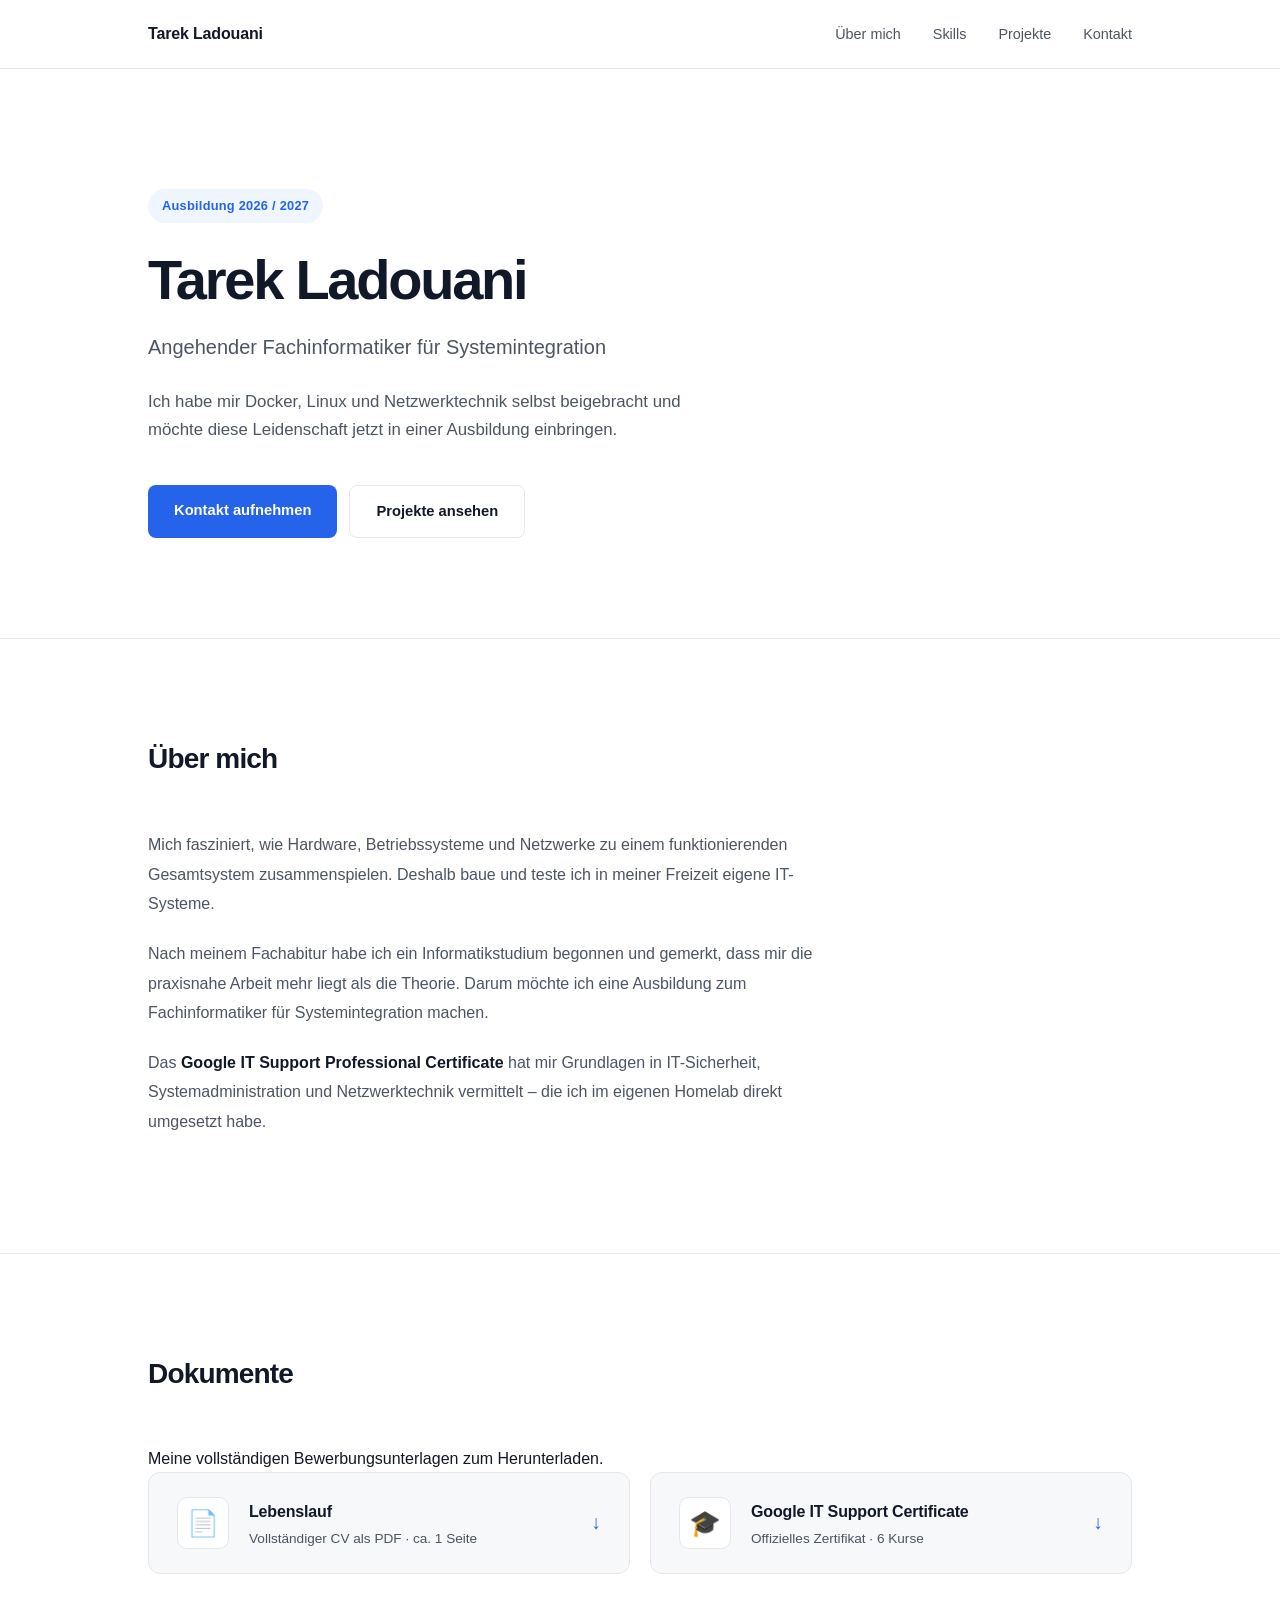
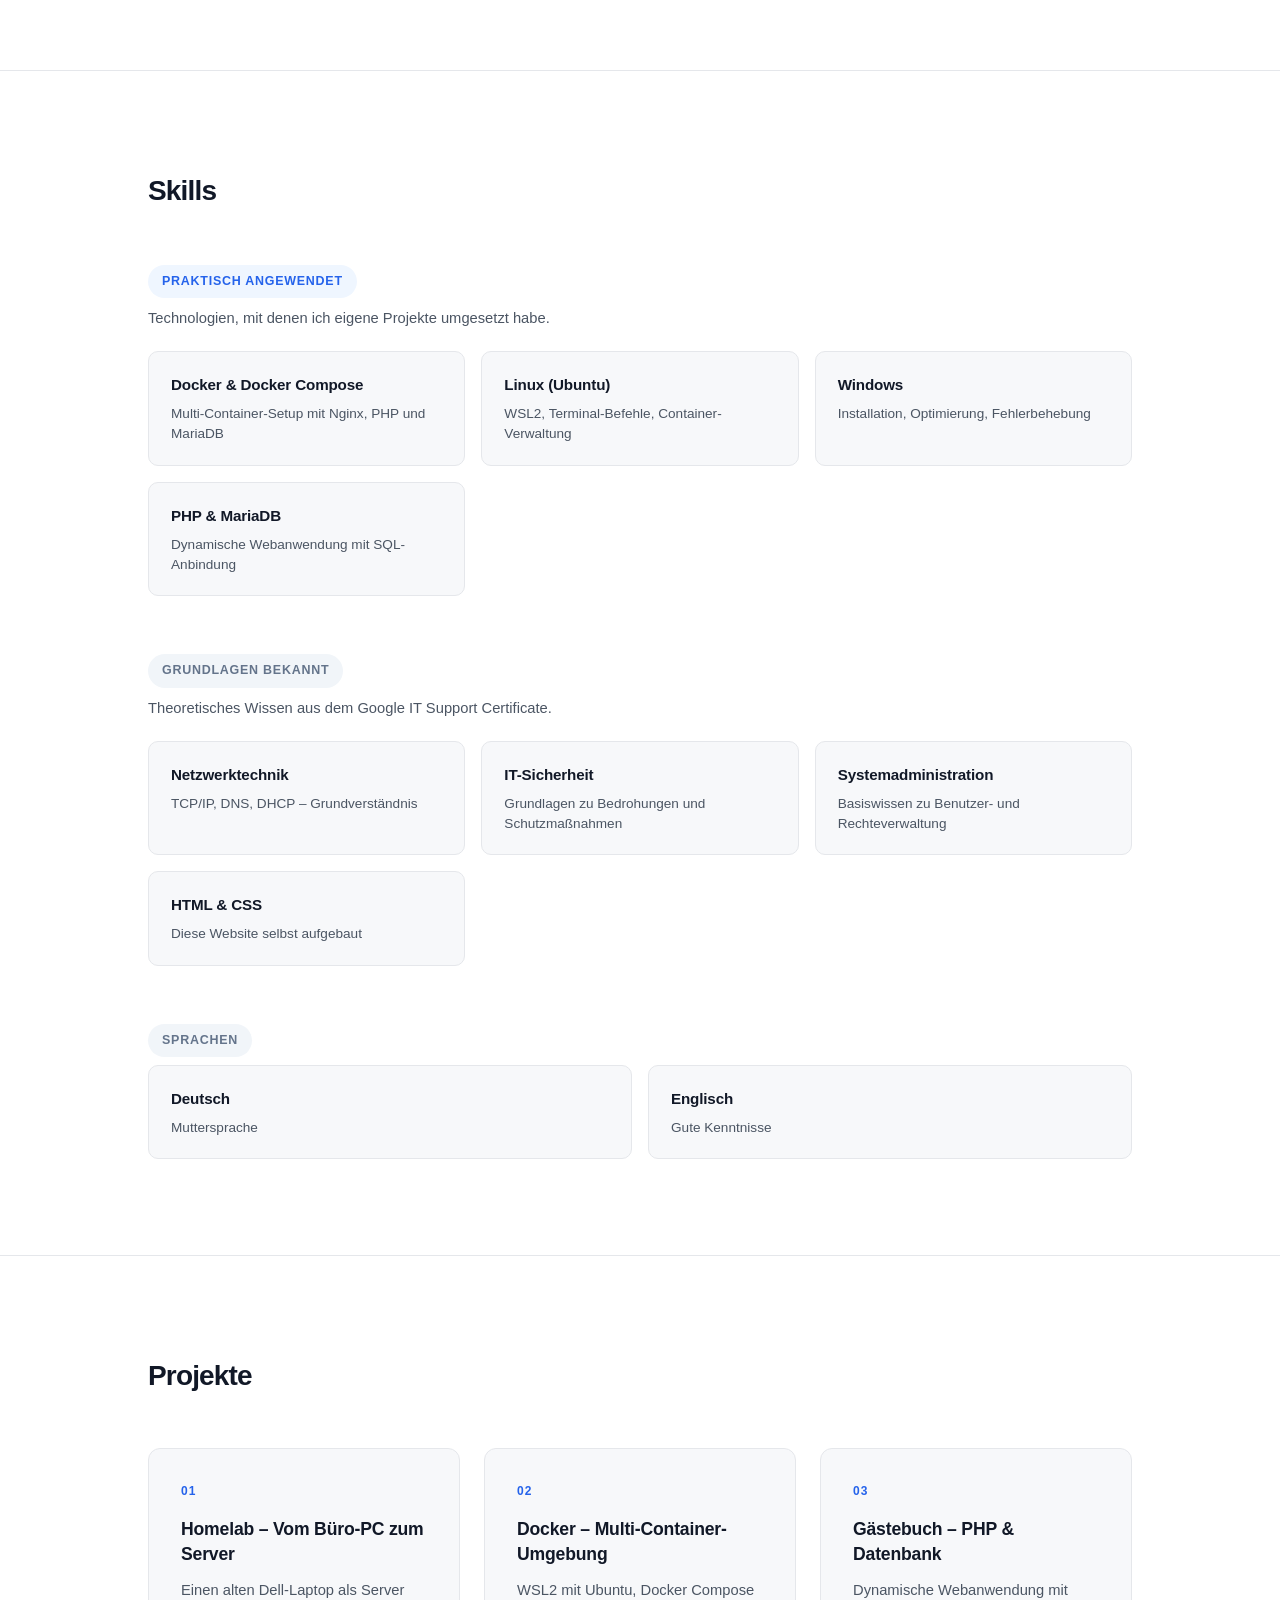
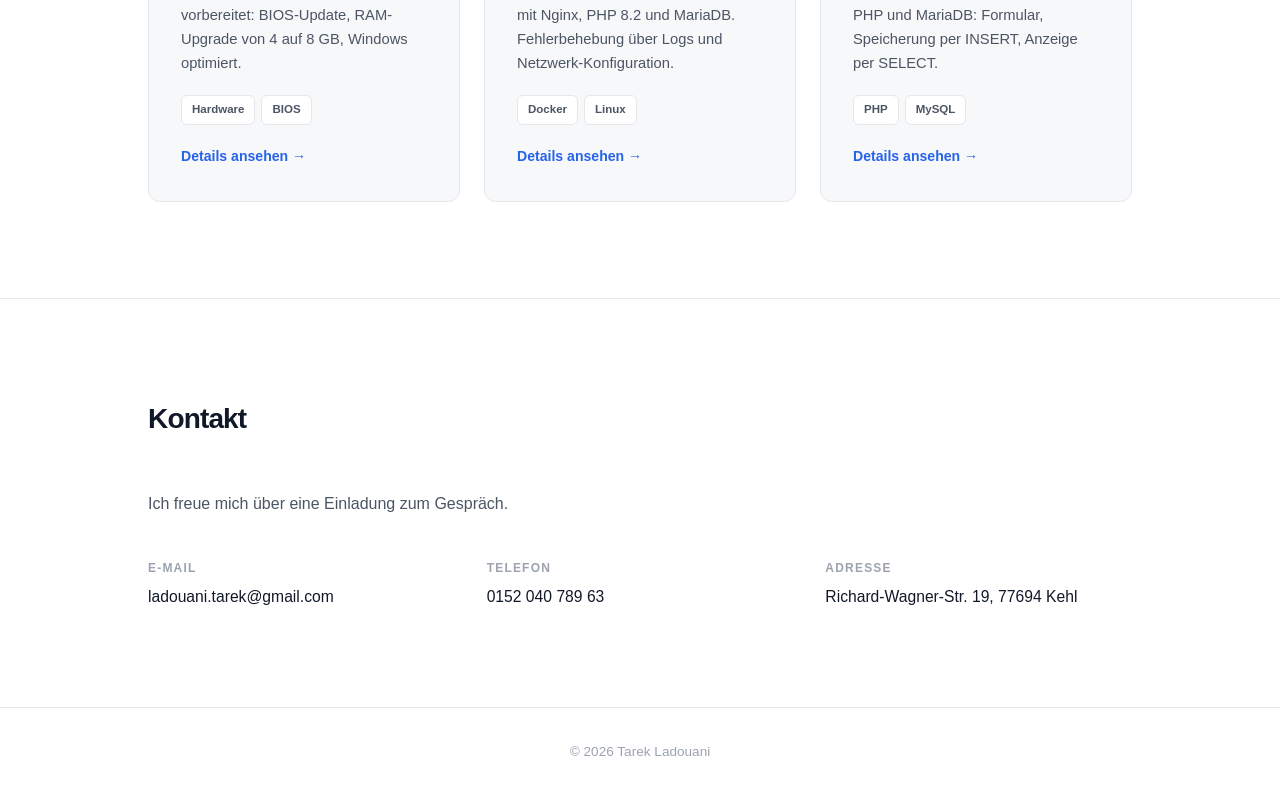
==== commit 005386e3: "Update index.html" ====
--- a/index.html
+++ b/index.html
@@ -24,7 +24,7 @@
     <!-- Hero -->
     <header id="hero">
         <div class="container">
-            <p class="eyebrow">Bewerbung 2026</p>
+            <p class="eyebrow">Ausbildung 2026 / 2027</p>
             <h1>Tarek Ladouani</h1>
             <p class="role">Angehender Fachinformatiker für Systemintegration</p>
             <p class="intro">
@@ -249,5 +249,8 @@
     </footer>
 
     <script src="script.js"></script>
+    <!-- GoatCounter Tracking -->
+    <script data-goatcounter="https://tarekladouani.goatcounter.com/count"
+        async src="//gc.zgo.at/count.js"></script>
 </body>
 </html>
--- a/style.css
+++ b/style.css
@@ -855,3 +855,32 @@
         font-size: 0.8rem;
     }
 }
+/* ---------- Bilder in Projekten ---------- */
+.project-image {
+    width: 100%;
+    max-width: 720px;
+    border-radius: 10px;
+    border: 1px solid var(--border);
+    margin: 16px 0 8px;
+    display: block;
+    box-shadow: var(--shadow-sm);
+}
+
+.image-caption {
+    font-size: 0.85rem;
+    color: var(--text-muted);
+    font-style: italic;
+    margin-bottom: 24px !important;
+    line-height: 1.5;
+}
+
+.project-thumb {
+    width: 100%;
+    height: 160px;
+    object-fit: cover;
+    object-position: top;
+    border-radius: 8px;
+    margin-bottom: 20px;
+    border: 1px solid var(--border);
+    background: #1a1a1a;
+}
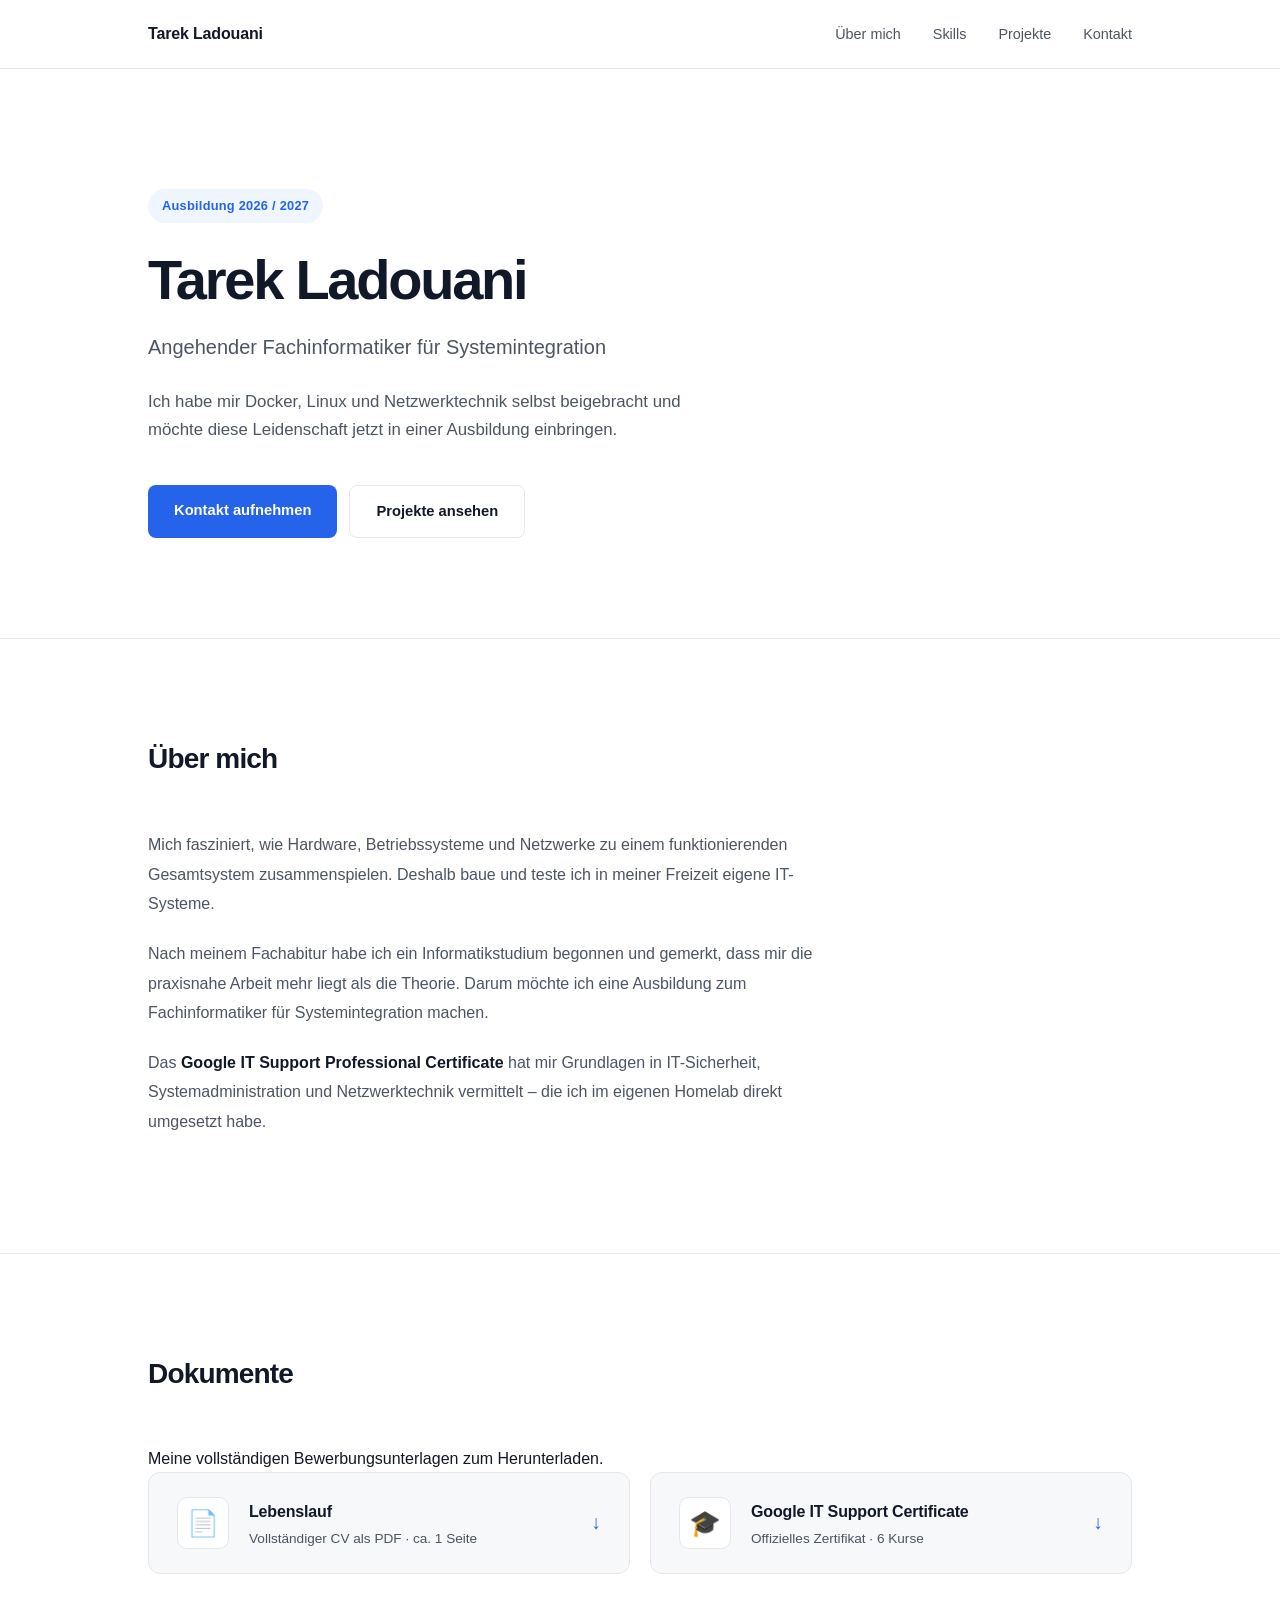
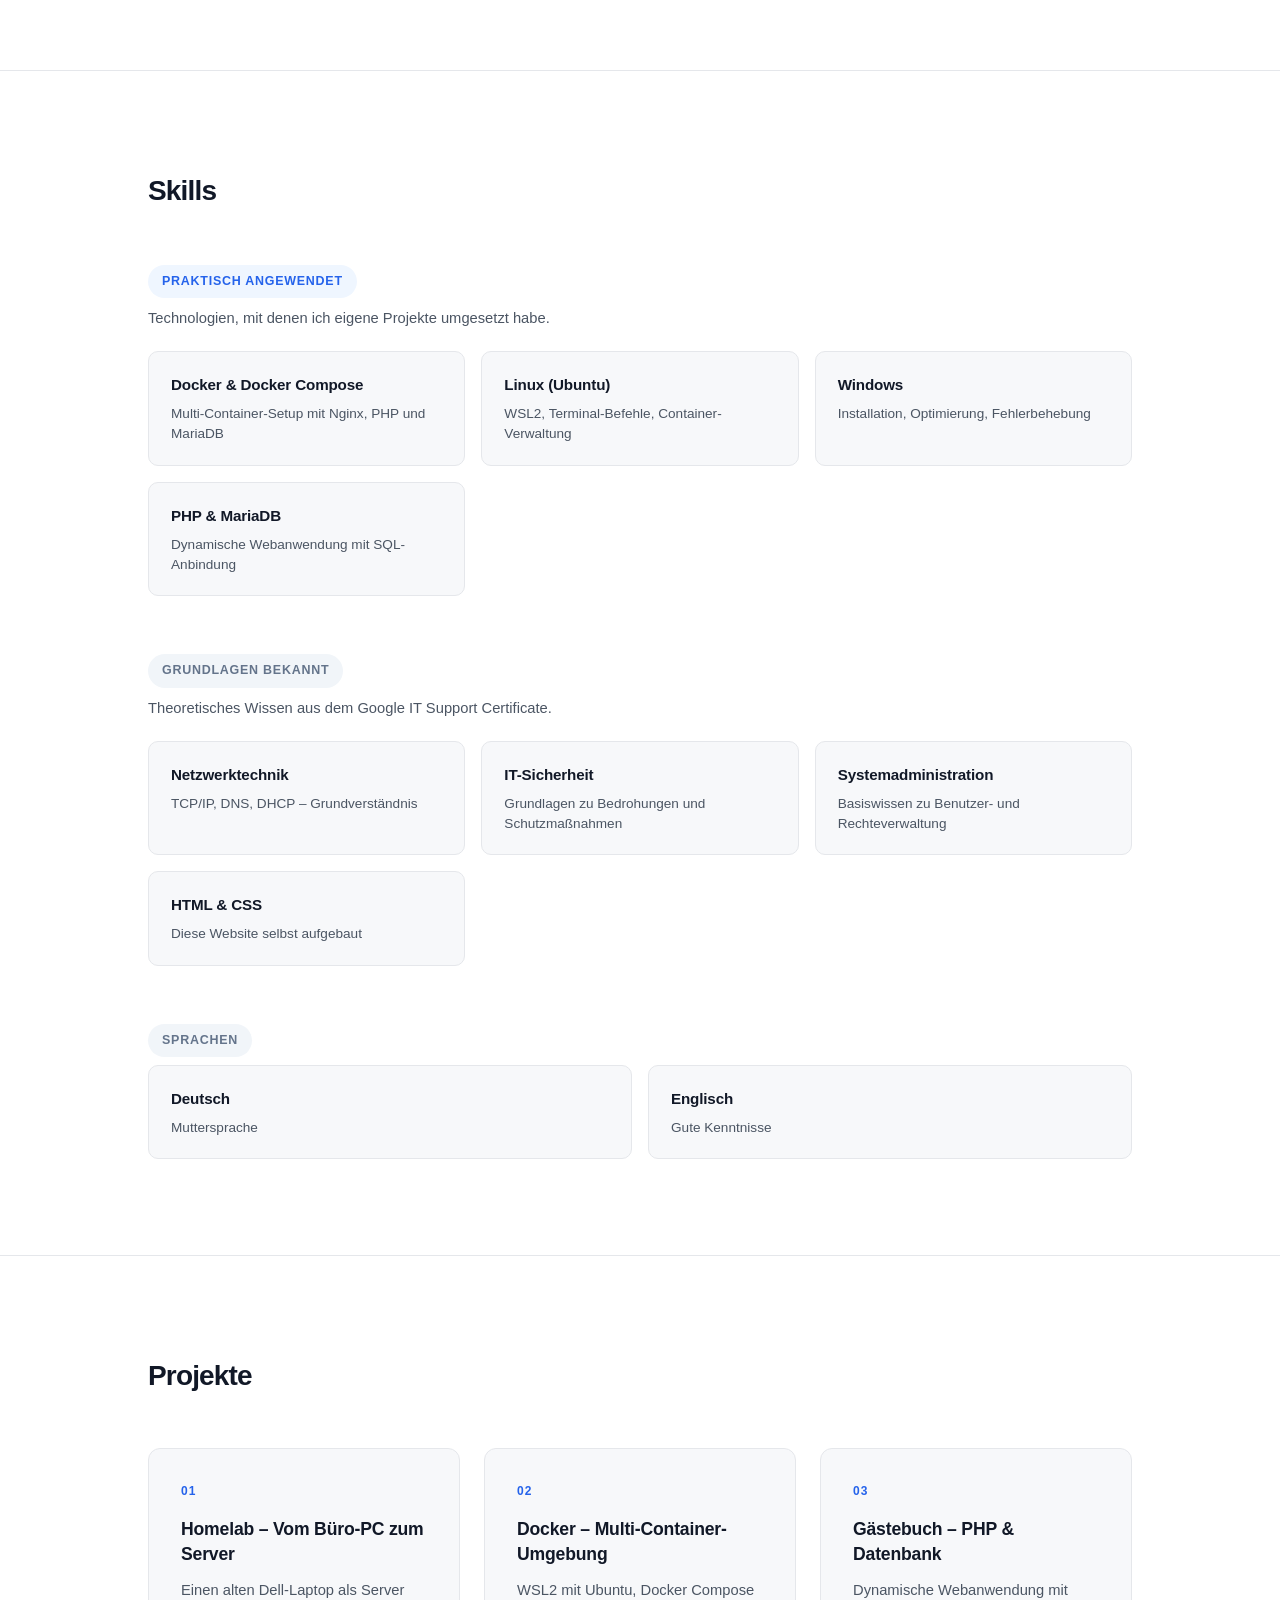
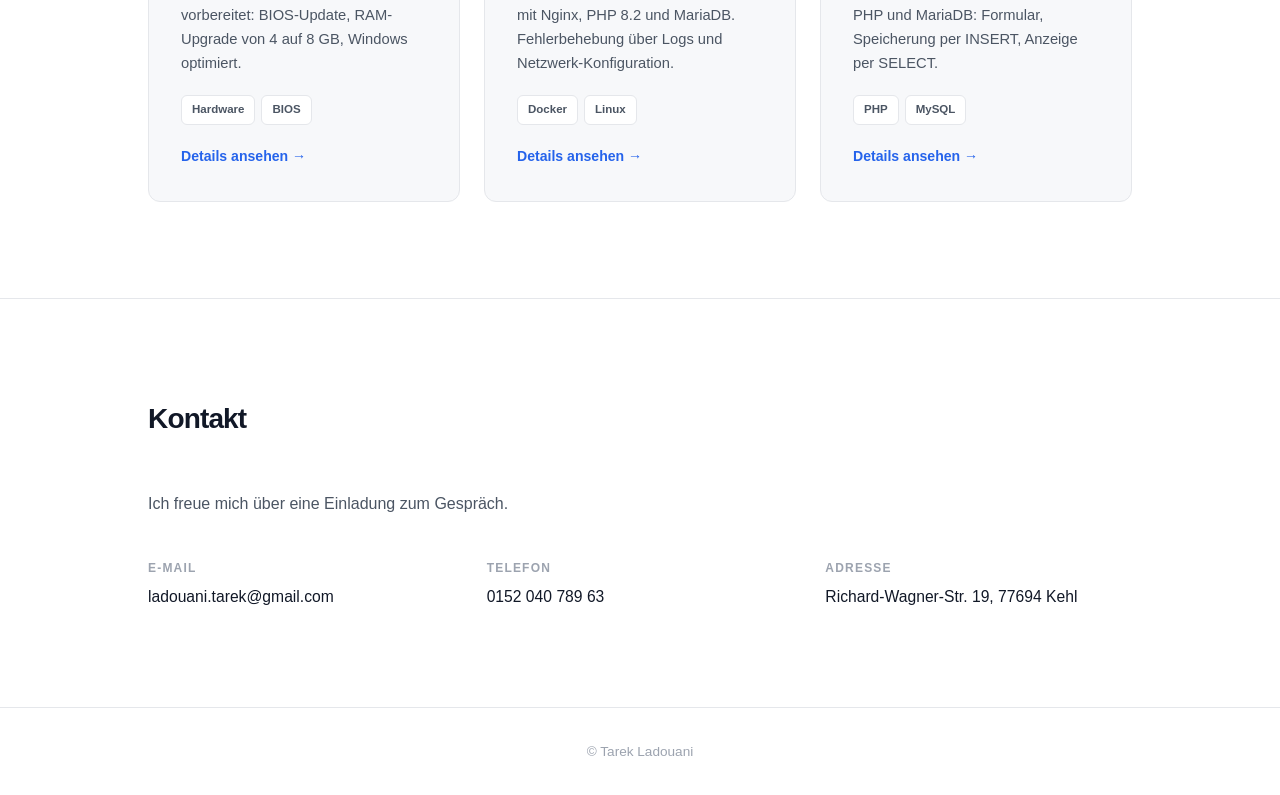
==== commit e2a5e211: "Update index.html" ====
--- a/index.html
+++ b/index.html
@@ -244,7 +244,7 @@
     <!-- Footer -->
     <footer>
         <div class="container">
-            <p>© 2026 Tarek Ladouani</p>
+            <p>© <span id="year"></span> Tarek Ladouani</p>
         </div>
     </footer>
 
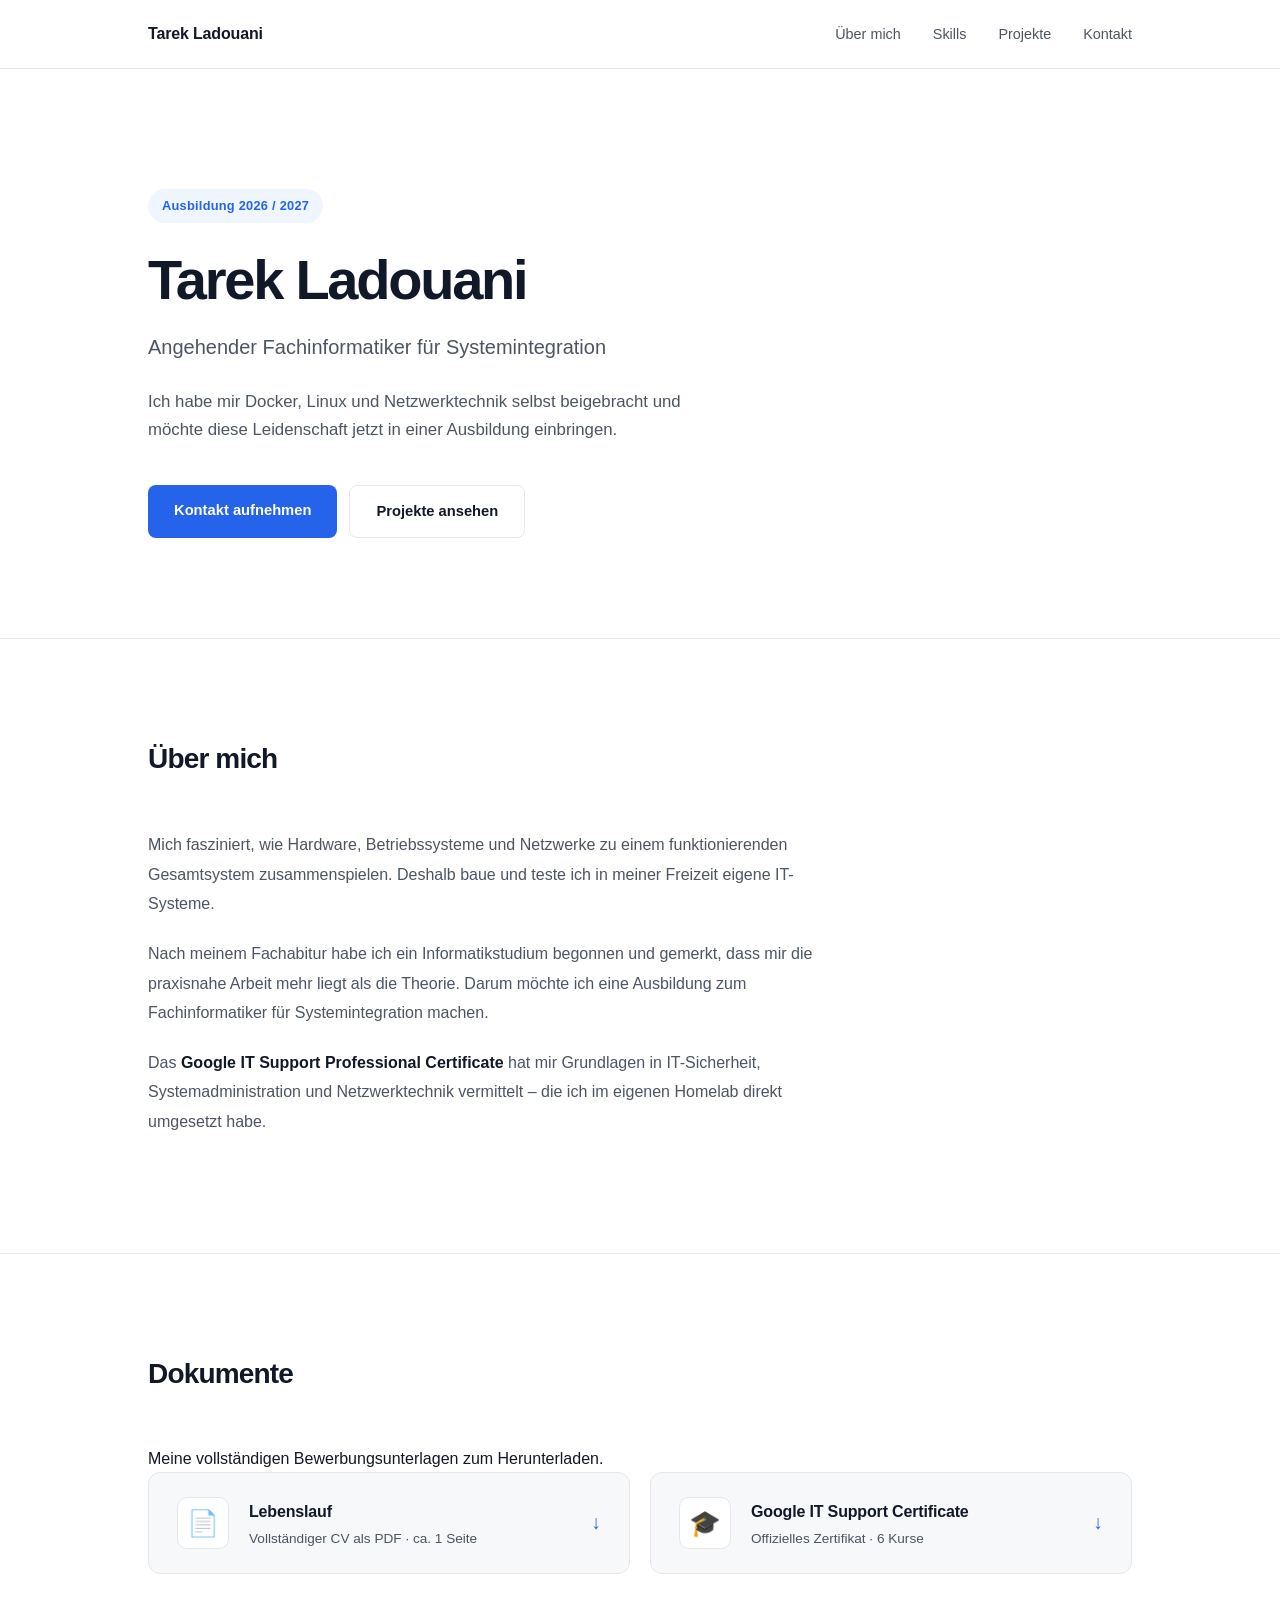
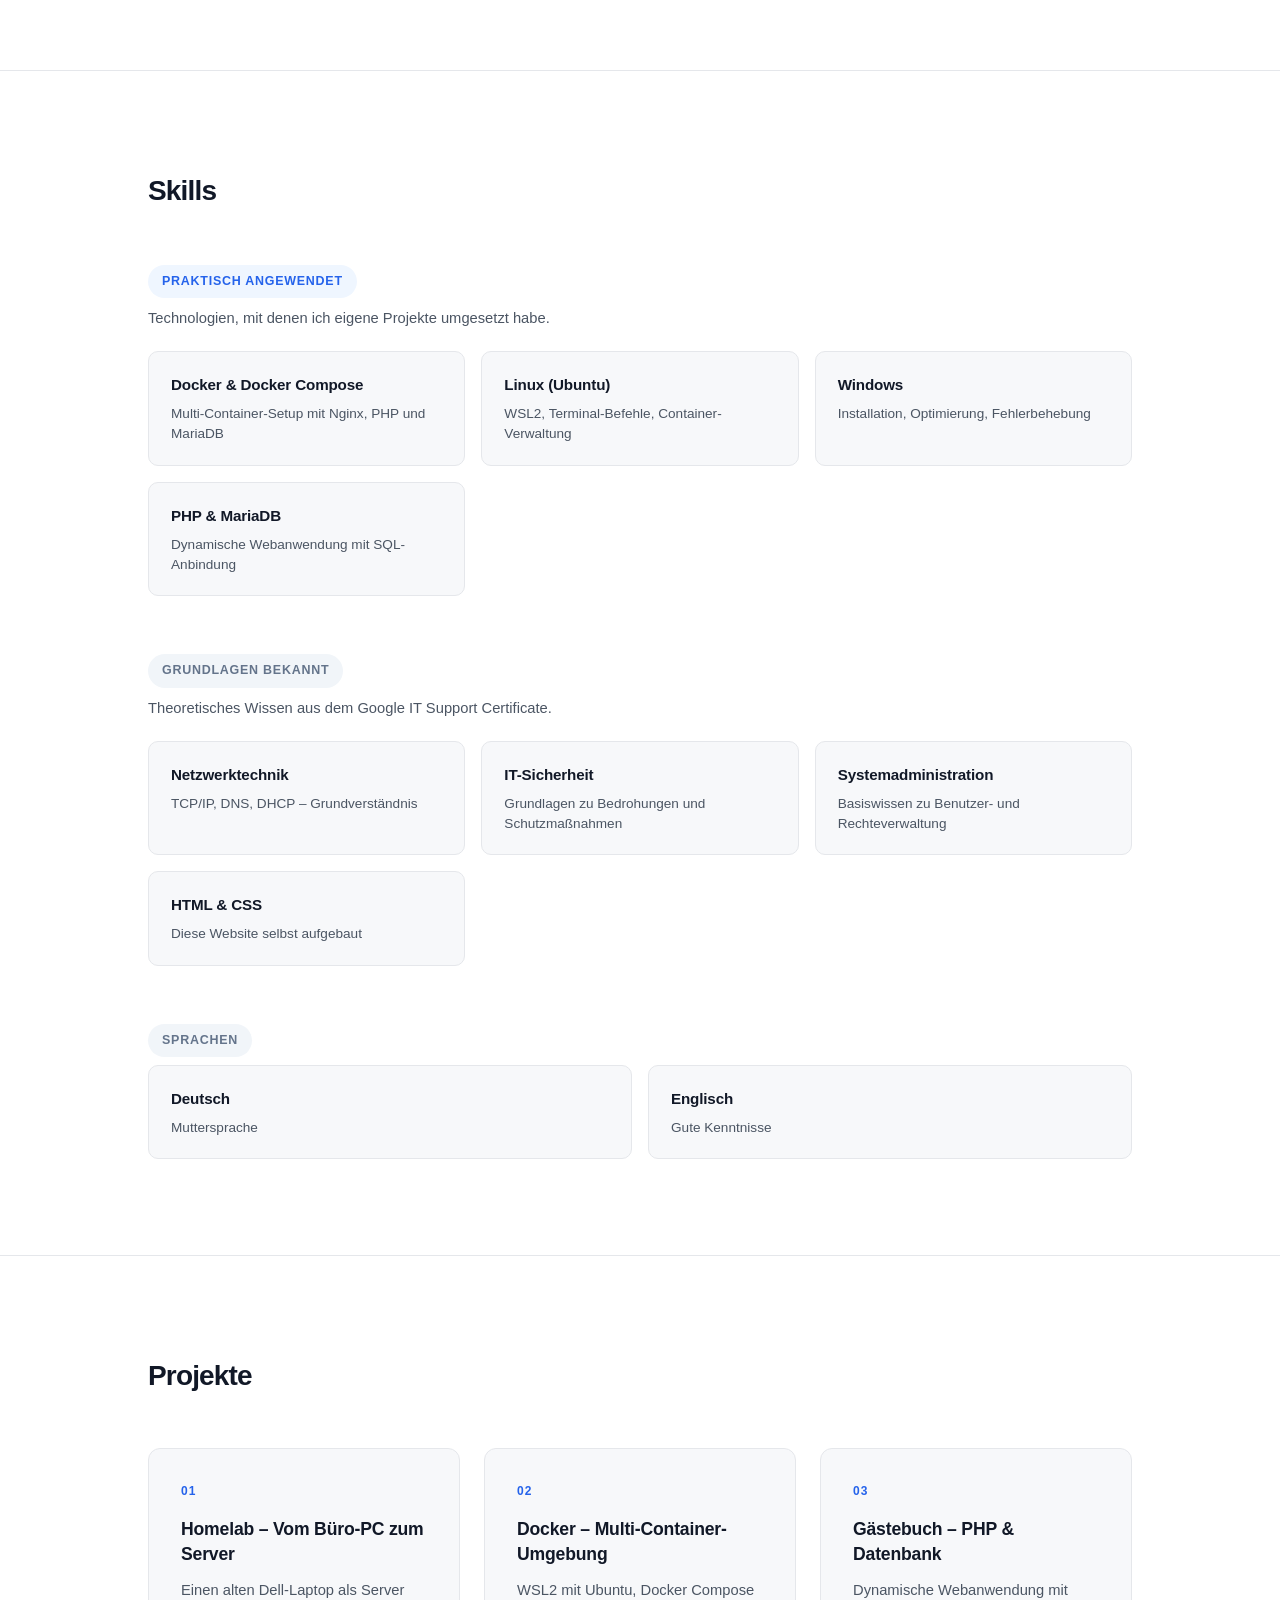
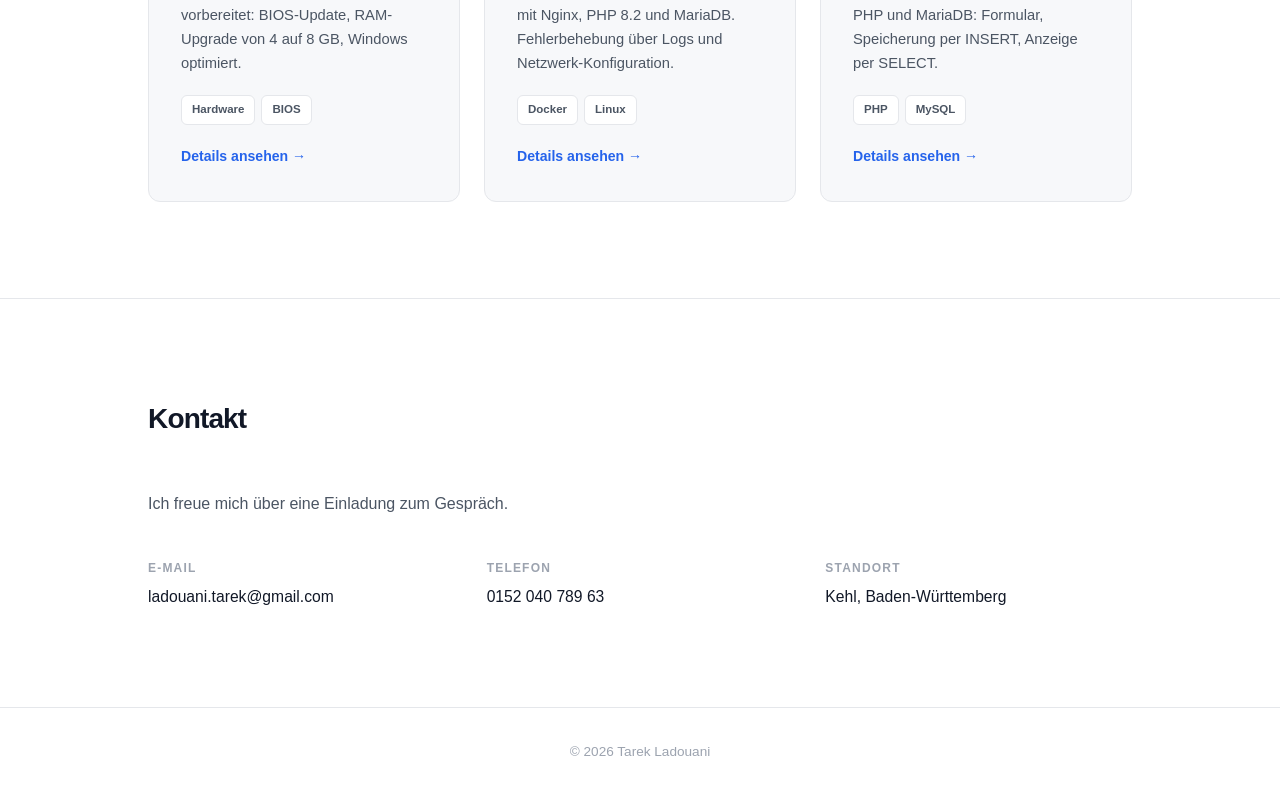
==== commit 7c6f61fd: "Update index.html" ====
--- a/index.html
+++ b/index.html
@@ -234,8 +234,8 @@
                     <a href="tel:+4915204078963">0152 040 789 63</a>
                 </div>
                 <div class="contact-item">
-                    <span class="contact-label">Adresse</span>
-                    <p>Richard-Wagner-Str. 19, 77694 Kehl</p>
+                    <span class="contact-label">Standort</span>
+                    <p>Kehl, Baden-Württemberg</p>
                 </div>
             </div>
         </div>
